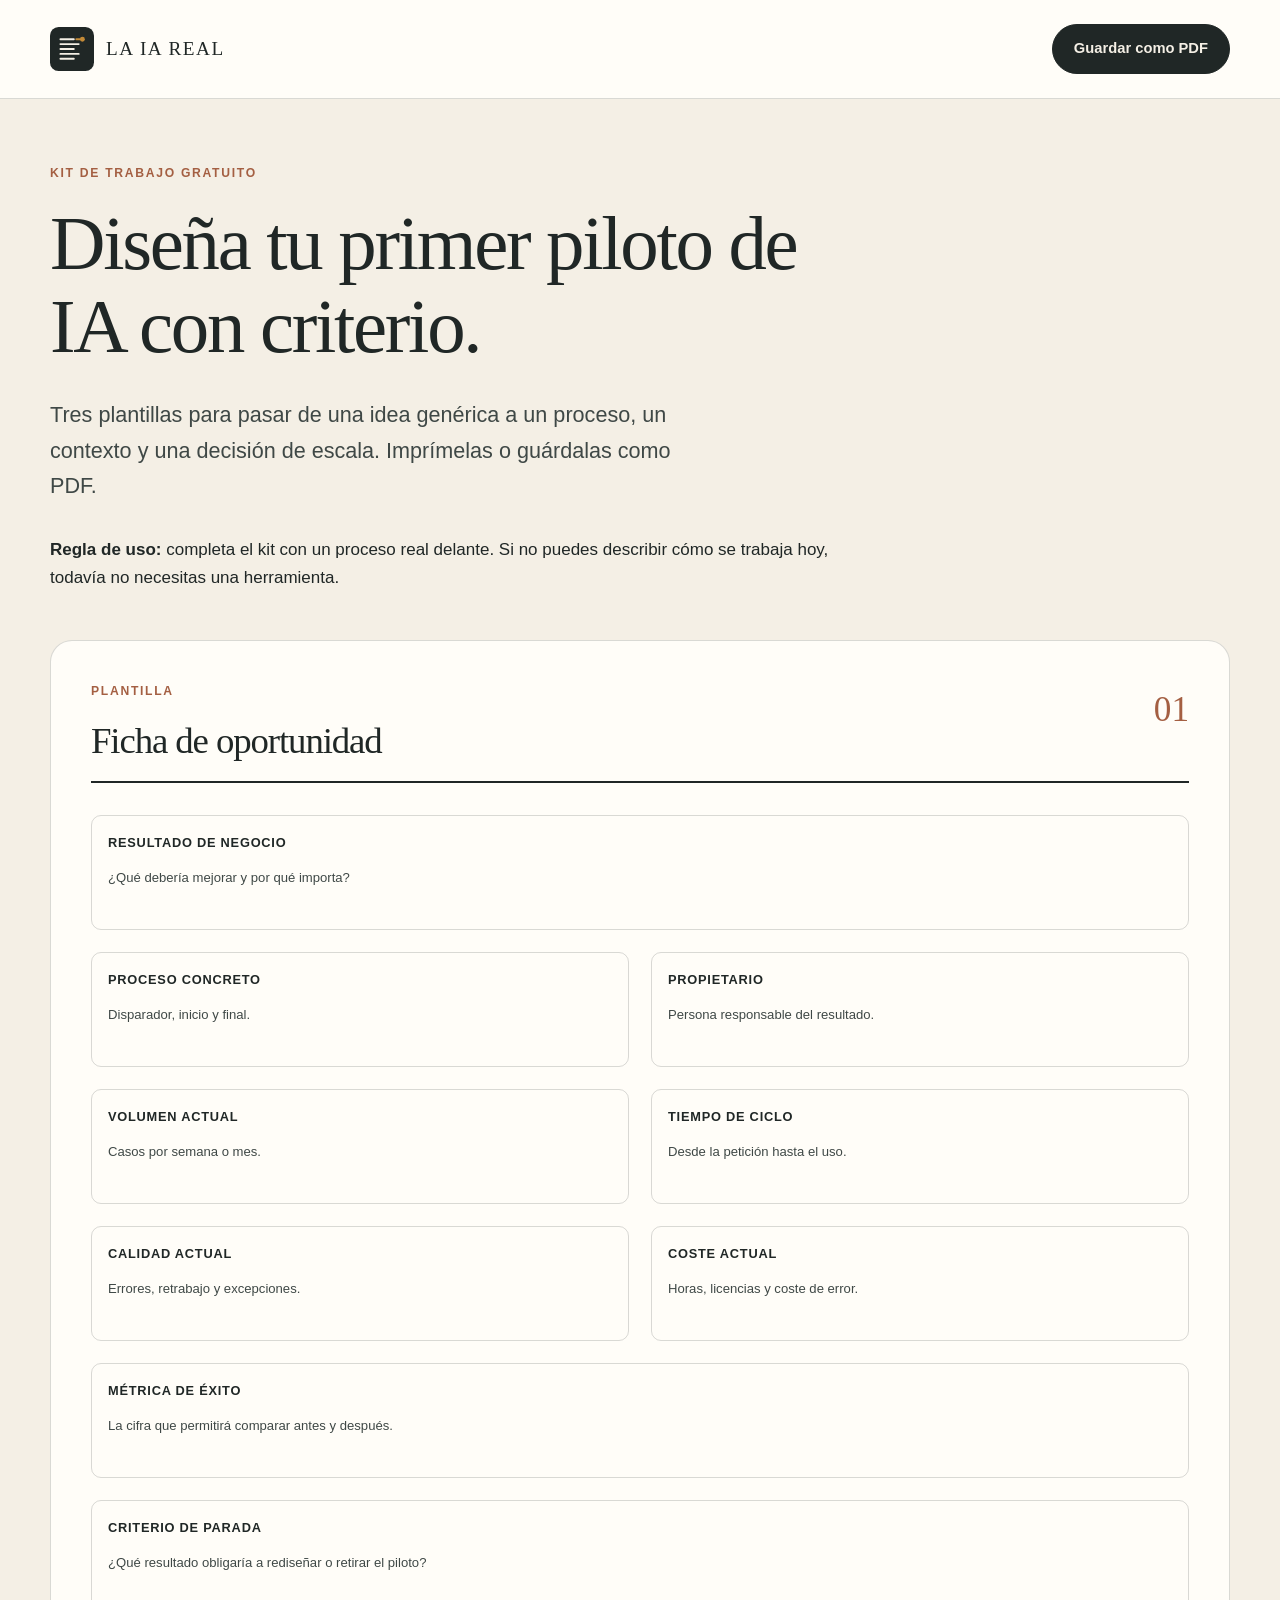
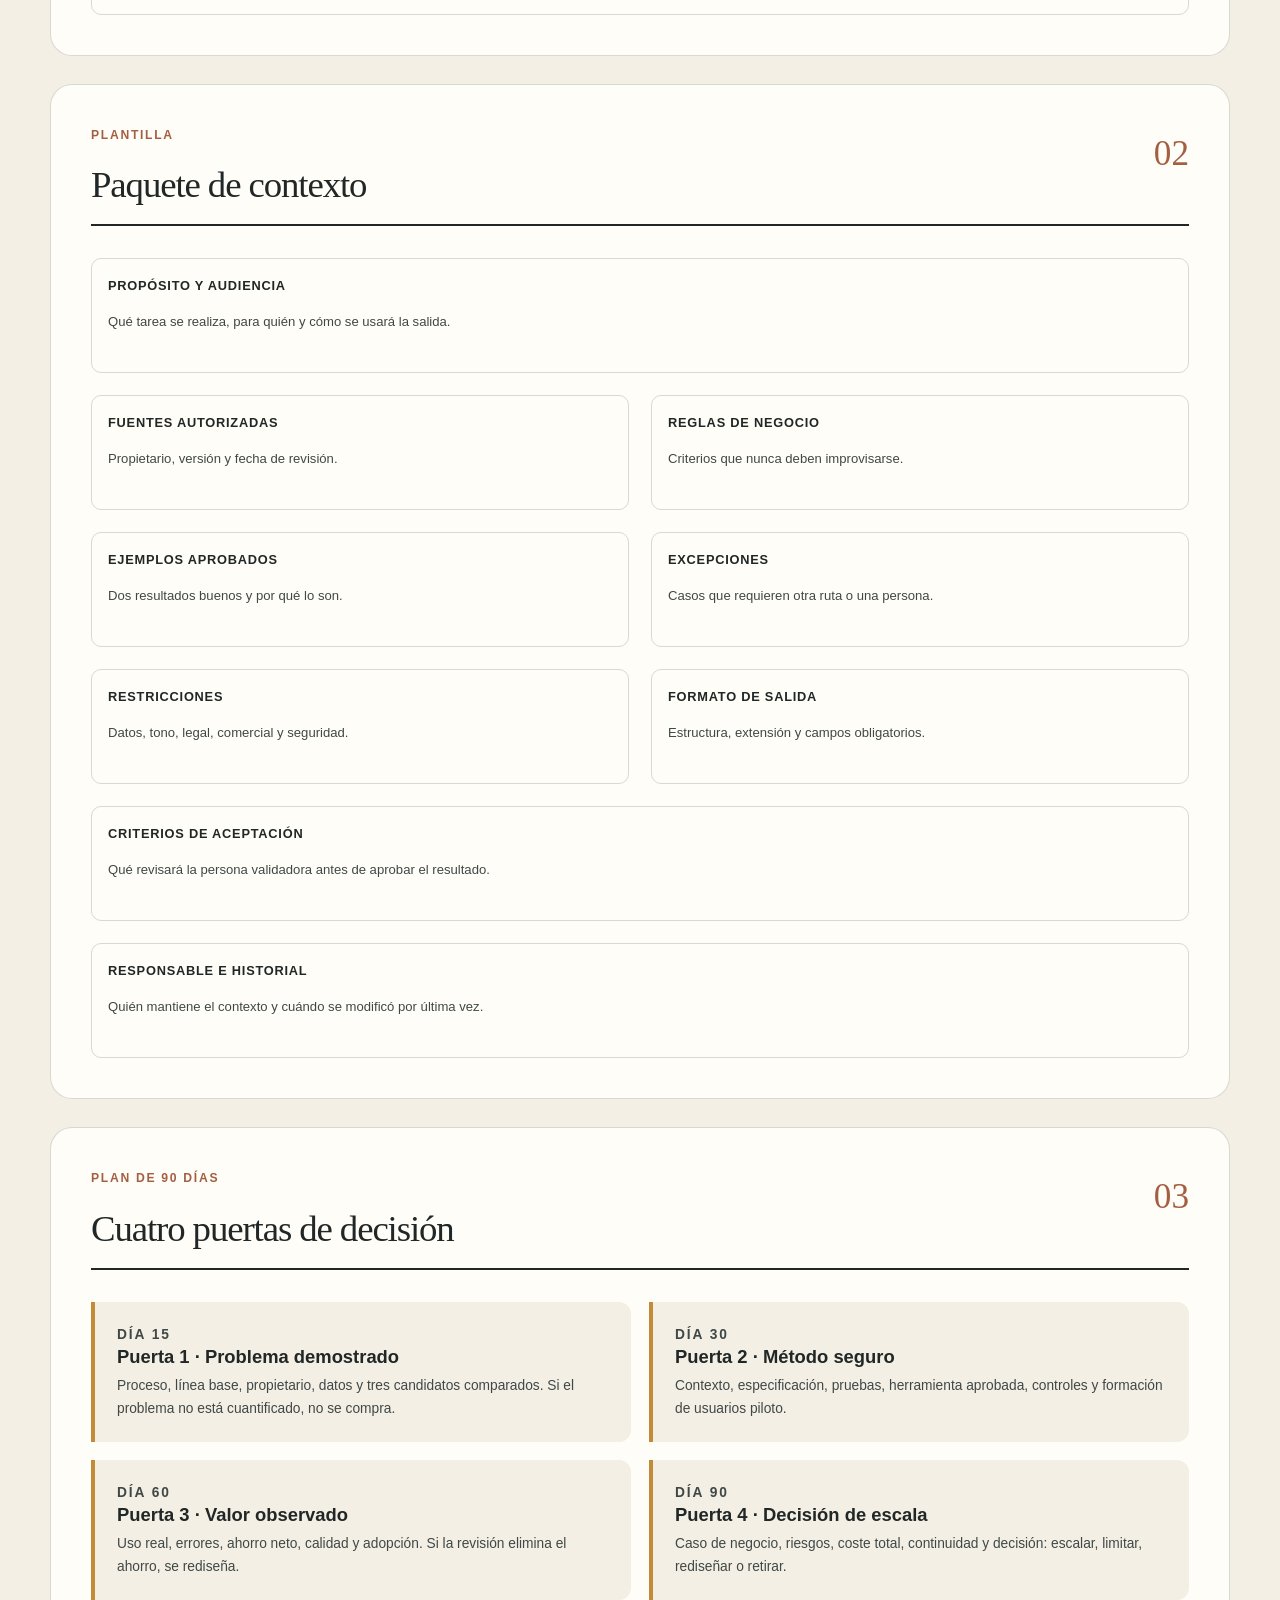
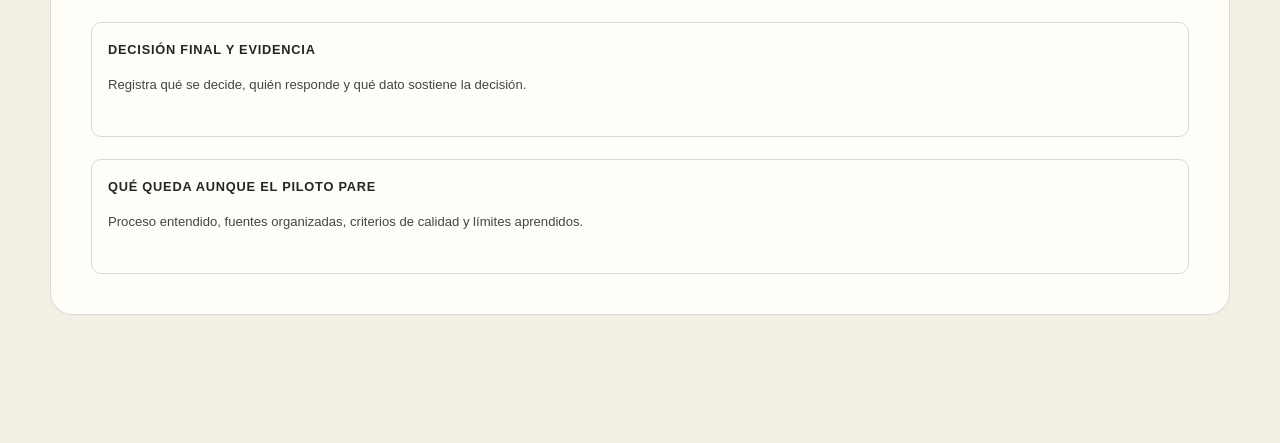
==== laiareal-ebook/kit-ia-real.html @ 426b2aeb "publish La IA Real website" ====
<!doctype html>
<html lang="es">
<head>
  <meta charset="utf-8">
  <meta name="viewport" content="width=device-width, initial-scale=1">
  <meta name="robots" content="noindex">
  <title>Kit La IA Real — Primer piloto de IA</title>
  <meta name="description" content="Tres plantillas para convertir una idea de inteligencia artificial en un piloto seguro y medible.">
  <link rel="icon" href="assets/brand-mark.svg" type="image/svg+xml">
  <link rel="stylesheet" href="styles.css">
</head>
<body>
  <header class="utility-header no-print">
    <div class="container">
      <a class="brand" href="index.html">
        <img src="assets/brand-mark.svg" alt="" width="44" height="44">
        <span>LA IA REAL</span>
      </a>
      <button class="button" type="button" onclick="window.print()">Guardar como PDF</button>
    </div>
  </header>

  <main class="utility-main">
    <div class="container">
      <section class="utility-intro">
        <p class="eyebrow">Kit de trabajo gratuito</p>
        <h1>Diseña tu primer piloto de IA con criterio.</h1>
        <p class="hero-lead">Tres plantillas para pasar de una idea genérica a un proceso, un contexto y una decisión de escala. Imprímelas o guárdalas como PDF.</p>
        <p><strong>Regla de uso:</strong> completa el kit con un proceso real delante. Si no puedes describir cómo se trabaja hoy, todavía no necesitas una herramienta.</p>
      </section>

      <section class="worksheet" aria-labelledby="ficha-title">
        <div class="worksheet-header">
          <div>
            <p class="eyebrow">Plantilla</p>
            <h2 id="ficha-title">Ficha de oportunidad</h2>
          </div>
          <span class="worksheet-number">01</span>
        </div>
        <div class="field-grid">
          <div class="field field-wide"><strong>Resultado de negocio</strong><span>¿Qué debería mejorar y por qué importa?</span></div>
          <div class="field"><strong>Proceso concreto</strong><span>Disparador, inicio y final.</span></div>
          <div class="field"><strong>Propietario</strong><span>Persona responsable del resultado.</span></div>
          <div class="field"><strong>Volumen actual</strong><span>Casos por semana o mes.</span></div>
          <div class="field"><strong>Tiempo de ciclo</strong><span>Desde la petición hasta el uso.</span></div>
          <div class="field"><strong>Calidad actual</strong><span>Errores, retrabajo y excepciones.</span></div>
          <div class="field"><strong>Coste actual</strong><span>Horas, licencias y coste de error.</span></div>
          <div class="field field-wide"><strong>Métrica de éxito</strong><span>La cifra que permitirá comparar antes y después.</span></div>
          <div class="field field-wide"><strong>Criterio de parada</strong><span>¿Qué resultado obligaría a rediseñar o retirar el piloto?</span></div>
        </div>
      </section>

      <section class="worksheet" aria-labelledby="contexto-title">
        <div class="worksheet-header">
          <div>
            <p class="eyebrow">Plantilla</p>
            <h2 id="contexto-title">Paquete de contexto</h2>
          </div>
          <span class="worksheet-number">02</span>
        </div>
        <div class="field-grid">
          <div class="field field-wide"><strong>Propósito y audiencia</strong><span>Qué tarea se realiza, para quién y cómo se usará la salida.</span></div>
          <div class="field"><strong>Fuentes autorizadas</strong><span>Propietario, versión y fecha de revisión.</span></div>
          <div class="field"><strong>Reglas de negocio</strong><span>Criterios que nunca deben improvisarse.</span></div>
          <div class="field"><strong>Ejemplos aprobados</strong><span>Dos resultados buenos y por qué lo son.</span></div>
          <div class="field"><strong>Excepciones</strong><span>Casos que requieren otra ruta o una persona.</span></div>
          <div class="field"><strong>Restricciones</strong><span>Datos, tono, legal, comercial y seguridad.</span></div>
          <div class="field"><strong>Formato de salida</strong><span>Estructura, extensión y campos obligatorios.</span></div>
          <div class="field field-wide"><strong>Criterios de aceptación</strong><span>Qué revisará la persona validadora antes de aprobar el resultado.</span></div>
          <div class="field field-wide"><strong>Responsable e historial</strong><span>Quién mantiene el contexto y cuándo se modificó por última vez.</span></div>
        </div>
      </section>

      <section class="worksheet" aria-labelledby="puertas-title">
        <div class="worksheet-header">
          <div>
            <p class="eyebrow">Plan de 90 días</p>
            <h2 id="puertas-title">Cuatro puertas de decisión</h2>
          </div>
          <span class="worksheet-number">03</span>
        </div>
        <div class="gate-grid">
          <article class="gate">
            <p class="eyebrow">Día 15</p>
            <h3>Puerta 1 · Problema demostrado</h3>
            <p>Proceso, línea base, propietario, datos y tres candidatos comparados. Si el problema no está cuantificado, no se compra.</p>
          </article>
          <article class="gate">
            <p class="eyebrow">Día 30</p>
            <h3>Puerta 2 · Método seguro</h3>
            <p>Contexto, especificación, pruebas, herramienta aprobada, controles y formación de usuarios piloto.</p>
          </article>
          <article class="gate">
            <p class="eyebrow">Día 60</p>
            <h3>Puerta 3 · Valor observado</h3>
            <p>Uso real, errores, ahorro neto, calidad y adopción. Si la revisión elimina el ahorro, se rediseña.</p>
          </article>
          <article class="gate">
            <p class="eyebrow">Día 90</p>
            <h3>Puerta 4 · Decisión de escala</h3>
            <p>Caso de negocio, riesgos, coste total, continuidad y decisión: escalar, limitar, rediseñar o retirar.</p>
          </article>
        </div>
        <div class="field-grid" style="margin-top: 22px">
          <div class="field field-wide"><strong>Decisión final y evidencia</strong><span>Registra qué se decide, quién responde y qué dato sostiene la decisión.</span></div>
          <div class="field field-wide"><strong>Qué queda aunque el piloto pare</strong><span>Proceso entendido, fuentes organizadas, criterios de calidad y límites aprendidos.</span></div>
        </div>
      </section>
    </div>
  </main>
</body>
</html>
---- laiareal-ebook/styles.css ----
:root {
  --ink: #202726;
  --ink-soft: #3f4846;
  --paper: #f4efe5;
  --paper-deep: #e8dfcf;
  --white: #fffdf8;
  --ochre: #c38a37;
  --ochre-light: #e3bd76;
  --olive: #69735a;
  --sky: #6d94a6;
  --clay: #a45f42;
  --line: rgba(32, 39, 38, 0.17);
  --serif: "Iowan Old Style", "Palatino Linotype", Baskerville, Georgia, serif;
  --sans: Inter, ui-sans-serif, -apple-system, BlinkMacSystemFont, "Segoe UI", sans-serif;
  --container: 1180px;
  --radius: 22px;
  --shadow: 0 26px 70px rgba(37, 31, 22, 0.16);
}

*,
*::before,
*::after {
  box-sizing: border-box;
}

html {
  scroll-behavior: smooth;
}

body {
  margin: 0;
  color: var(--ink);
  background: var(--white);
  font-family: var(--sans);
  font-size: 17px;
  line-height: 1.65;
  -webkit-font-smoothing: antialiased;
}

img {
  max-width: 100%;
  height: auto;
}

a {
  color: inherit;
}

h1,
h2,
h3,
p {
  margin-top: 0;
}

h1,
h2,
h3 {
  line-height: 1.08;
}

h1,
h2 {
  font-family: var(--serif);
  font-weight: 500;
  letter-spacing: -0.03em;
}

h1 {
  max-width: 760px;
  margin-bottom: 28px;
  font-size: clamp(3.2rem, 6vw, 5.6rem);
}

h2 {
  margin-bottom: 22px;
  font-size: clamp(2.25rem, 4.2vw, 4rem);
}

h3 {
  margin-bottom: 10px;
  font-size: 1.15rem;
}

button,
input,
select {
  font: inherit;
}

.container {
  width: min(calc(100% - 40px), var(--container));
  margin-inline: auto;
}

.section {
  padding: 110px 0;
}

.section-dark {
  color: var(--paper);
  background: var(--ink);
}

.skip-link {
  position: fixed;
  z-index: 100;
  top: 12px;
  left: 12px;
  padding: 10px 14px;
  color: var(--ink);
  background: var(--ochre-light);
  border-radius: 8px;
  transform: translateY(-140%);
}

.skip-link:focus {
  transform: translateY(0);
}

.site-header {
  position: sticky;
  z-index: 20;
  top: 0;
  background: rgba(255, 253, 248, 0.94);
  border-bottom: 1px solid var(--line);
  backdrop-filter: blur(14px);
}

.header-inner {
  display: flex;
  min-height: 76px;
  align-items: center;
  gap: 28px;
}

.brand {
  display: inline-flex;
  align-items: center;
  gap: 12px;
  flex: 0 0 auto;
  font-family: var(--serif);
  font-size: 1.2rem;
  letter-spacing: 0.08em;
  text-decoration: none;
}

.brand img {
  display: block;
}

nav {
  display: flex;
  align-items: center;
  gap: 26px;
  margin-left: auto;
}

nav a,
.footer-links a {
  font-size: 0.9rem;
  font-weight: 650;
  text-decoration: none;
}

nav a:hover,
.footer-links a:hover {
  text-decoration: underline;
  text-underline-offset: 5px;
}

.button {
  display: inline-flex;
  min-height: 50px;
  align-items: center;
  justify-content: center;
  padding: 12px 21px;
  color: var(--paper);
  background: var(--ink);
  border: 1px solid var(--ink);
  border-radius: 999px;
  font-size: 0.92rem;
  font-weight: 750;
  line-height: 1.2;
  text-decoration: none;
  cursor: pointer;
  transition: transform 160ms ease, background 160ms ease, color 160ms ease;
}

.button:hover {
  color: var(--ink);
  background: var(--ochre-light);
  transform: translateY(-2px);
}

.button:focus-visible,
.text-link:focus-visible,
nav a:focus-visible,
input:focus-visible,
select:focus-visible {
  outline: 3px solid var(--sky);
  outline-offset: 3px;
}

.button-small {
  min-height: 42px;
  padding: 10px 17px;
}

.button-secondary {
  color: var(--ink);
  background: transparent;
}

.button-full {
  width: 100%;
  color: var(--ink);
  background: var(--ochre-light);
  border-color: var(--ochre-light);
}

.button-full:hover {
  background: var(--white);
}

.text-link {
  display: inline-flex;
  align-items: center;
  gap: 8px;
  padding-block: 8px;
  font-weight: 750;
  text-decoration-thickness: 1px;
  text-underline-offset: 5px;
}

.text-link span {
  font-size: 1.25em;
}

.eyebrow,
.section-number {
  margin-bottom: 20px;
  color: var(--clay);
  font-size: 0.76rem;
  font-weight: 800;
  letter-spacing: 0.14em;
  text-transform: uppercase;
}

.eyebrow-light {
  color: var(--ochre-light);
}

.hero {
  position: relative;
  overflow: hidden;
  padding: 80px 0 100px;
  background:
    radial-gradient(circle at 85% 16%, rgba(109, 148, 166, 0.22), transparent 31%),
    linear-gradient(135deg, var(--white), var(--paper));
}

.hero::after {
  position: absolute;
  right: -100px;
  bottom: -170px;
  width: 420px;
  height: 420px;
  border: 1px solid rgba(105, 115, 90, 0.2);
  border-radius: 50%;
  content: "";
}

.hero-grid {
  position: relative;
  z-index: 1;
  display: grid;
  grid-template-columns: minmax(0, 1.25fr) minmax(280px, 0.75fr);
  align-items: center;
  gap: clamp(60px, 8vw, 120px);
}

.hero-lead {
  max-width: 660px;
  margin-bottom: 32px;
  color: var(--ink-soft);
  font-size: clamp(1.08rem, 1.7vw, 1.35rem);
}

.button-row {
  display: flex;
  align-items: center;
  gap: 22px;
  flex-wrap: wrap;
}

.release-note {
  margin: 26px 0 0;
  color: var(--ink-soft);
  font-size: 0.88rem;
}

.book-stage {
  position: relative;
  max-width: 390px;
  margin-inline: auto;
  padding: 10px 8px 0;
}

.book-shadow {
  position: absolute;
  right: -5%;
  bottom: 52px;
  left: 7%;
  height: 30px;
  background: rgba(32, 39, 38, 0.28);
  border-radius: 50%;
  filter: blur(20px);
}

.book-cover {
  position: relative;
  z-index: 1;
  display: block;
  width: 100%;
  border-radius: 3px 10px 10px 3px;
  box-shadow: var(--shadow);
  transform: rotate(1.5deg);
}

.stage-note {
  position: relative;
  z-index: 2;
  display: flex;
  justify-content: space-between;
  gap: 8px;
  margin: 30px -18px 0;
  color: var(--ink-soft);
  font-size: 0.72rem;
  font-weight: 750;
  letter-spacing: 0.04em;
  text-transform: uppercase;
}

.problem {
  padding: 92px 0;
}

.statement-grid {
  display: grid;
  grid-template-columns: 0.34fr 1fr;
  gap: 60px;
}

.statement-grid h2 {
  max-width: 900px;
  font-size: clamp(2.2rem, 4.4vw, 4.4rem);
}

.statement-grid p:last-child {
  max-width: 740px;
  margin-bottom: 0;
  color: rgba(244, 239, 229, 0.75);
  font-size: 1.1rem;
}

.section-number {
  color: var(--ochre-light);
}

.section-heading {
  display: grid;
  grid-template-columns: minmax(0, 1.3fr) minmax(280px, 0.7fr);
  align-items: end;
  gap: 60px;
  margin-bottom: 56px;
}

.section-heading h2,
.section-heading p {
  margin-bottom: 0;
}

.section-heading > p {
  color: var(--ink-soft);
}

.layer-list {
  margin: 0;
  padding: 0;
  border-top: 1px solid var(--line);
  list-style: none;
}

.layer-list li {
  display: grid;
  grid-template-columns: 86px 1fr;
  align-items: start;
  gap: 24px;
  padding: 26px 8px;
  border-bottom: 1px solid var(--line);
}

.layer-list li:nth-child(2) {
  margin-left: 7%;
}

.layer-list li:nth-child(3) {
  margin-left: 14%;
}

.layer-list li:nth-child(4) {
  margin-left: 21%;
}

.layer-list li:nth-child(5) {
  margin-left: 28%;
}

.layer-index {
  color: var(--clay);
  font-family: var(--serif);
  font-size: 1.8rem;
}

.layer-list h3 {
  margin: 0 0 5px;
  font-size: 1.25rem;
}

.layer-list p {
  max-width: 700px;
  margin-bottom: 0;
  color: var(--ink-soft);
}

.formula {
  margin: 56px 0 0;
  padding: 32px 38px;
  background: var(--paper);
  border-left: 5px solid var(--ochre);
  border-radius: 0 var(--radius) var(--radius) 0;
}

.formula p {
  margin: 0;
  font-family: var(--serif);
  font-size: clamp(1.4rem, 2.5vw, 2rem);
  line-height: 1.25;
}

.context-section {
  background: var(--paper);
}

.context-grid {
  display: grid;
  grid-template-columns: 0.95fr 1.05fr;
  align-items: center;
  gap: clamp(60px, 10vw, 130px);
}

.context-grid > div:last-child p:not(.eyebrow) {
  max-width: 650px;
  color: var(--ink-soft);
  font-size: 1.08rem;
}

.context-visual {
  position: relative;
  min-height: 450px;
}

.context-card,
.context-core {
  position: absolute;
  display: grid;
  place-items: center;
  border: 1px solid rgba(32, 39, 38, 0.12);
  border-radius: 16px;
  box-shadow: 0 14px 36px rgba(32, 39, 38, 0.1);
  font-size: 0.78rem;
  font-weight: 800;
  letter-spacing: 0.08em;
  text-transform: uppercase;
}

.context-card {
  width: 42%;
  height: 110px;
  background: var(--white);
}

.card-a { top: 0; left: 0; color: var(--sky); transform: rotate(-3deg); }
.card-b { top: 34px; right: 2%; color: var(--olive); transform: rotate(3deg); }
.card-c { bottom: 34px; left: 3%; color: var(--clay); transform: rotate(2deg); }
.card-d { right: 0; bottom: 0; color: var(--ochre); transform: rotate(-2deg); }

.context-core {
  z-index: 2;
  top: 50%;
  left: 50%;
  width: 190px;
  height: 190px;
  color: var(--paper);
  background: var(--ink);
  border-radius: 50%;
  font-family: var(--serif);
  font-size: 1.8rem;
  font-weight: 500;
  letter-spacing: -0.02em;
  text-transform: none;
  transform: translate(-50%, -50%);
}

.context-core span {
  color: var(--ochre-light);
}

.compact-heading {
  margin-bottom: 42px;
}

.part-grid {
  display: grid;
  grid-template-columns: repeat(4, 1fr);
  gap: 1px;
  overflow: hidden;
  margin-bottom: 72px;
  background: var(--line);
  border: 1px solid var(--line);
  border-radius: var(--radius);
}

.part-grid article {
  min-height: 310px;
  padding: 30px 26px;
  background: var(--white);
}

.part-grid span {
  display: block;
  margin-bottom: 60px;
  color: var(--clay);
  font-family: var(--serif);
  font-size: 2rem;
}

.part-grid h3 {
  font-family: var(--serif);
  font-size: 1.5rem;
  font-weight: 500;
}

.part-grid p {
  margin-bottom: 0;
  color: var(--ink-soft);
  font-size: 0.92rem;
}

.format-grid {
  display: grid;
  grid-template-columns: repeat(2, 1fr);
  gap: 24px;
}

.format-card {
  display: flex;
  min-height: 340px;
  flex-direction: column;
  justify-content: space-between;
  padding: 36px;
  background: rgba(109, 148, 166, 0.16);
  border-radius: var(--radius);
}

.format-card-paper {
  background: var(--paper);
}

.format-card h3 {
  max-width: 520px;
  font-family: var(--serif);
  font-size: clamp(1.8rem, 3vw, 2.5rem);
  font-weight: 500;
}

.format-card p:not(.eyebrow) {
  max-width: 540px;
  color: var(--ink-soft);
}

.format-footer {
  display: flex;
  align-items: center;
  justify-content: space-between;
  gap: 20px;
  padding-top: 30px;
  border-top: 1px solid var(--line);
}

.format-footer strong {
  font-size: 0.9rem;
}

.kit-section {
  padding: 110px 0;
}

.kit-grid {
  display: grid;
  grid-template-columns: 1fr 0.8fr;
  align-items: center;
  gap: clamp(60px, 10vw, 140px);
}

.kit-grid > div > p:not(.eyebrow) {
  max-width: 600px;
  color: rgba(244, 239, 229, 0.75);
  font-size: 1.08rem;
}

.check-list {
  display: grid;
  gap: 14px;
  margin: 32px 0 0;
  padding: 0;
  list-style: none;
}

.check-list li {
  position: relative;
  padding-left: 31px;
}

.check-list li::before {
  position: absolute;
  top: 0.4em;
  left: 0;
  width: 15px;
  height: 8px;
  border-bottom: 2px solid var(--ochre-light);
  border-left: 2px solid var(--ochre-light);
  content: "";
  transform: rotate(-45deg);
}

.signup-card {
  padding: 32px;
  color: var(--ink);
  background: var(--white);
  border-radius: var(--radius);
  box-shadow: var(--shadow);
}

.signup-card label:not(.consent) {
  display: block;
  margin: 17px 0 6px;
  font-size: 0.82rem;
  font-weight: 750;
}

.signup-card label:first-of-type {
  margin-top: 0;
}

.signup-card label span {
  color: var(--ink-soft);
  font-weight: 500;
}

.signup-card input:not([type="checkbox"]),
.signup-card select {
  width: 100%;
  min-height: 48px;
  padding: 10px 12px;
  color: var(--ink);
  background: var(--white);
  border: 1px solid rgba(32, 39, 38, 0.28);
  border-radius: 9px;
}

.consent {
  display: grid;
  grid-template-columns: 20px 1fr;
  gap: 10px;
  margin: 21px 0;
  font-size: 0.76rem;
  line-height: 1.45;
}

.consent input {
  width: 18px;
  height: 18px;
  margin: 2px 0 0;
  accent-color: var(--ink);
}

.form-note {
  margin: 13px 0 0;
  color: var(--ink-soft);
  font-size: 0.74rem;
  text-align: center;
}

.visually-hidden {
  position: absolute !important;
  width: 1px !important;
  height: 1px !important;
  overflow: hidden !important;
  clip: rect(0 0 0 0) !important;
  clip-path: inset(50%) !important;
  white-space: nowrap !important;
}

.author-section {
  background: var(--paper);
}

.author-grid {
  display: grid;
  grid-template-columns: 0.55fr 1fr;
  align-items: center;
  gap: clamp(50px, 10vw, 130px);
}

.author-monogram {
  display: grid;
  width: min(100%, 380px);
  aspect-ratio: 1;
  place-items: center;
  color: var(--paper);
  background: var(--olive);
  border-radius: 50% 50% 46% 54% / 55% 45% 55% 45%;
  font-family: var(--serif);
  font-size: clamp(4rem, 9vw, 8rem);
  letter-spacing: -0.05em;
}

.author-grid h2 {
  margin-bottom: 12px;
}

.author-lead {
  max-width: 600px;
  font-family: var(--serif);
  font-size: 1.45rem;
  line-height: 1.35;
}

.author-grid > div:last-child > p:not(.eyebrow) {
  max-width: 680px;
}

.business-section {
  background: var(--white);
}

.business-card {
  display: grid;
  grid-template-columns: 1fr auto;
  align-items: end;
  gap: 60px;
  padding: clamp(38px, 6vw, 72px);
  color: var(--paper);
  background: var(--clay);
  border-radius: 28px;
}

.business-card h2 {
  max-width: 780px;
}

.business-card > div:first-child > p:last-child {
  max-width: 680px;
  margin-bottom: 0;
  color: rgba(244, 239, 229, 0.82);
}

.business-card .eyebrow {
  color: var(--paper);
}

.business-actions {
  min-width: 220px;
  text-align: center;
}

.business-actions .button {
  color: var(--ink);
  background: var(--paper);
  border-color: var(--paper);
}

.business-actions p {
  margin: 14px 0 0;
  font-size: 0.76rem;
}

.site-footer {
  padding: 70px 0 24px;
  color: var(--paper);
  background: var(--ink);
}

.footer-grid {
  display: flex;
  justify-content: space-between;
  gap: 40px;
  padding-bottom: 50px;
}

.brand-light {
  color: var(--paper);
}

.footer-grid > div:first-child p {
  margin: 18px 0 0;
  color: rgba(244, 239, 229, 0.65);
}

.footer-links {
  display: flex;
  align-items: flex-start;
  gap: 26px;
  flex-wrap: wrap;
}

.footer-bottom {
  display: flex;
  justify-content: space-between;
  padding-top: 22px;
  color: rgba(244, 239, 229, 0.52);
  border-top: 1px solid rgba(244, 239, 229, 0.16);
  font-size: 0.76rem;
}

/* Kit imprimible y páginas auxiliares */
.utility-header {
  padding: 24px 0;
  background: var(--white);
  border-bottom: 1px solid var(--line);
}

.utility-header .container {
  display: flex;
  align-items: center;
  justify-content: space-between;
  gap: 24px;
}

.utility-main {
  padding: 64px 0 100px;
  background: var(--paper);
}

.utility-intro {
  max-width: 820px;
  margin-bottom: 48px;
}

.utility-intro h1 {
  font-size: clamp(2.8rem, 6vw, 5rem);
}

.worksheet {
  margin-bottom: 28px;
  padding: 40px;
  background: var(--white);
  border: 1px solid var(--line);
  border-radius: var(--radius);
  break-inside: avoid;
}

.worksheet-header {
  display: flex;
  justify-content: space-between;
  gap: 30px;
  margin-bottom: 32px;
  padding-bottom: 20px;
  border-bottom: 2px solid var(--ink);
}

.worksheet-header h2 {
  margin-bottom: 0;
  font-size: 2.3rem;
}

.worksheet-number {
  color: var(--clay);
  font-family: var(--serif);
  font-size: 2.2rem;
}

.field-grid {
  display: grid;
  grid-template-columns: repeat(2, 1fr);
  gap: 22px;
}

.field {
  min-height: 115px;
  padding: 16px;
  border: 1px solid var(--line);
  border-radius: 10px;
}

.field-wide {
  grid-column: 1 / -1;
}

.field strong {
  display: block;
  margin-bottom: 10px;
  font-size: 0.8rem;
  letter-spacing: 0.06em;
  text-transform: uppercase;
}

.field span {
  color: var(--ink-soft);
  font-size: 0.82rem;
}

.gate-grid {
  display: grid;
  grid-template-columns: repeat(2, 1fr);
  gap: 18px;
}

.gate {
  padding: 22px;
  background: var(--paper);
  border-left: 4px solid var(--ochre);
  border-radius: 0 12px 12px 0;
}

.gate h3 {
  margin-bottom: 8px;
}

.gate p {
  margin-bottom: 0;
  color: var(--ink-soft);
  font-size: 0.86rem;
}

.policy-copy {
  max-width: 800px;
}

.policy-copy h1 {
  font-size: clamp(2.6rem, 5vw, 4.5rem);
}

.policy-copy h2 {
  margin-top: 50px;
  font-family: var(--sans);
  font-size: 1.3rem;
  font-weight: 750;
  letter-spacing: 0;
}

.policy-note {
  padding: 18px 20px;
  background: #fff3cd;
  border-left: 4px solid var(--ochre);
}

.brand-guide .utility-intro {
  margin-bottom: 70px;
}

.brand-panel {
  margin-bottom: 92px;
  padding: clamp(34px, 6vw, 72px);
  color: var(--paper);
  background: var(--ink);
  border-radius: 28px;
}

.brand-panel h2 {
  max-width: 850px;
  font-size: clamp(2.8rem, 7vw, 6rem);
}

.brand-panel > p:not(.eyebrow) {
  max-width: 720px;
  color: rgba(244, 239, 229, 0.74);
  font-size: 1.1rem;
}

.brand-section {
  padding: 76px 0;
  border-top: 1px solid var(--line);
}

.brand-section-heading {
  max-width: 860px;
  margin-bottom: 42px;
}

.brand-section > p {
  max-width: 800px;
  color: var(--ink-soft);
}

.logo-showcase {
  display: grid;
  grid-template-columns: 1fr 0.34fr;
  gap: 18px;
  margin-bottom: 28px;
}

.logo-tile,
.mark-tile {
  display: grid;
  min-height: 260px;
  place-items: center;
  padding: 34px;
  background: var(--white);
  border: 1px solid var(--line);
  border-radius: var(--radius);
}

.logo-tile img {
  width: min(100%, 560px);
}

.mark-tile img {
  width: 132px;
}

.swatch-grid {
  display: grid;
  grid-template-columns: repeat(3, 1fr);
  gap: 14px;
  margin-bottom: 30px;
}

.swatch {
  display: flex;
  min-height: 190px;
  flex-direction: column;
  justify-content: flex-end;
  padding: 22px;
  border: 1px solid rgba(32, 39, 38, 0.1);
  border-radius: 16px;
}

.swatch strong {
  font-family: var(--serif);
  font-size: 1.5rem;
  font-weight: 500;
}

.swatch span {
  font-size: 0.82rem;
  font-weight: 750;
  letter-spacing: 0.06em;
}

.swatch small {
  margin-top: 13px;
  opacity: 0.7;
}

.swatch-ink { color: var(--paper); background: var(--ink); }
.swatch-paper { background: var(--paper); }
.swatch-ochre { background: var(--ochre); }
.swatch-olive { color: var(--paper); background: var(--olive); }
.swatch-sky { background: var(--sky); }
.swatch-clay { color: var(--paper); background: var(--clay); }

.type-grid {
  display: grid;
  grid-template-columns: repeat(2, 1fr);
  gap: 18px;
  margin-bottom: 28px;
}

.type-card {
  min-height: 280px;
  padding: 30px;
  background: var(--white);
  border: 1px solid var(--line);
  border-radius: var(--radius);
}

.type-card span {
  display: block;
  margin-bottom: 62px;
  color: var(--clay);
  font-size: 0.76rem;
  font-weight: 800;
  letter-spacing: 0.06em;
  text-transform: uppercase;
}

.type-card p {
  margin-bottom: 0;
  font-size: clamp(2rem, 4vw, 3.5rem);
  line-height: 1.08;
}

.type-serif p {
  font-family: var(--serif);
}

.type-sans p {
  font-family: var(--sans);
  font-size: clamp(1.7rem, 3vw, 2.5rem);
  font-weight: 650;
  letter-spacing: -0.03em;
}

.voice-grid {
  display: grid;
  grid-template-columns: repeat(2, 1fr);
  gap: 18px;
  margin-bottom: 28px;
}

.voice-grid article {
  padding: 30px;
  background: var(--white);
  border: 1px solid var(--line);
  border-radius: var(--radius);
}

.voice-grid article:first-child {
  border-top: 5px solid var(--olive);
}

.voice-grid article:last-child {
  border-top: 5px solid var(--clay);
}

.voice-grid p {
  margin-bottom: 12px;
  font-family: var(--serif);
  font-size: 1.2rem;
}

.brand-rules {
  max-width: 800px;
  padding-left: 22px;
}

.brand-rules li {
  margin-bottom: 8px;
}

.image-direction {
  display: grid;
  grid-template-columns: minmax(260px, 0.65fr) 1fr;
  align-items: center;
  gap: clamp(40px, 8vw, 100px);
}

.image-direction img {
  width: min(100%, 380px);
  border-radius: 4px 12px 12px 4px;
  box-shadow: var(--shadow);
}

.image-direction h3 {
  margin-top: 28px;
  font-family: var(--serif);
  font-size: 1.7rem;
  font-weight: 500;
}

.image-direction h3:first-child {
  margin-top: 0;
}

.brand-downloads {
  display: grid;
  grid-template-columns: 1fr 0.55fr;
  align-items: center;
  gap: 60px;
  margin-top: 76px;
  margin-bottom: 0;
}

.brand-downloads h2 {
  font-size: clamp(2.5rem, 5vw, 4.5rem);
}

.download-links {
  display: grid;
  gap: 12px;
}

@media (max-width: 960px) {
  .header-inner {
    min-height: auto;
    padding-block: 14px;
    flex-wrap: wrap;
  }

  nav {
    order: 3;
    width: 100%;
    justify-content: space-between;
    gap: 14px;
    padding-top: 10px;
    border-top: 1px solid var(--line);
  }

  .header-inner > .button {
    margin-left: auto;
  }

  .hero-grid,
  .context-grid,
  .kit-grid,
  .author-grid {
    grid-template-columns: 1fr;
  }

  .hero-copy {
    max-width: 800px;
  }

  .book-stage {
    width: min(76vw, 390px);
  }

  .part-grid {
    grid-template-columns: repeat(2, 1fr);
  }

  .part-grid article {
    min-height: 280px;
  }

  .context-visual {
    width: min(100%, 600px);
    margin-inline: auto;
  }

  .author-monogram {
    max-width: 300px;
  }

  .business-card {
    grid-template-columns: 1fr;
    align-items: start;
  }

  .business-actions {
    text-align: left;
  }

  .brand-downloads {
    grid-template-columns: 1fr;
  }
}

@media (max-width: 700px) {
  body {
    font-size: 16px;
  }

  .container {
    width: min(calc(100% - 28px), var(--container));
  }

  .section,
  .kit-section {
    padding: 76px 0;
  }

  .site-header {
    position: static;
  }

  .header-inner > .button,
  nav a:nth-child(2),
  nav a:nth-child(4) {
    display: none;
  }

  nav {
    justify-content: flex-start;
    gap: 24px;
    overflow-x: auto;
  }

  h1 {
    font-size: clamp(2.7rem, 14vw, 4.2rem);
  }

  h2 {
    font-size: clamp(2rem, 10vw, 3.2rem);
  }

  .hero {
    padding: 60px 0 72px;
  }

  .hero-grid {
    gap: 50px;
  }

  .stage-note {
    margin-inline: 0;
    flex-wrap: wrap;
  }

  .statement-grid,
  .section-heading {
    grid-template-columns: 1fr;
    gap: 18px;
  }

  .problem {
    padding: 72px 0;
  }

  .layer-list li,
  .layer-list li:nth-child(n) {
    grid-template-columns: 54px 1fr;
    gap: 14px;
    margin-left: 0;
    padding-inline: 0;
  }

  .layer-index {
    font-size: 1.4rem;
  }

  .formula {
    padding: 25px 24px;
  }

  .context-visual {
    min-height: 370px;
  }

  .context-card {
    height: 90px;
  }

  .context-core {
    width: 150px;
    height: 150px;
    font-size: 1.45rem;
  }

  .part-grid,
  .format-grid {
    grid-template-columns: 1fr;
  }

  .part-grid article {
    min-height: 0;
  }

  .part-grid span {
    margin-bottom: 28px;
  }

  .format-card {
    min-height: 360px;
    padding: 28px;
  }

  .format-footer {
    align-items: flex-start;
    flex-direction: column;
  }

  .signup-card {
    padding: 24px;
  }

  .business-card {
    padding: 34px 26px;
  }

  .footer-grid,
  .footer-bottom {
    flex-direction: column;
  }

  .footer-links {
    display: grid;
    grid-template-columns: repeat(2, 1fr);
  }

  .field-grid,
  .gate-grid,
  .swatch-grid,
  .type-grid,
  .voice-grid,
  .image-direction,
  .logo-showcase {
    grid-template-columns: 1fr;
  }

  .brand-section {
    padding: 56px 0;
  }

  .logo-tile,
  .mark-tile {
    min-height: 220px;
  }

  .field-wide {
    grid-column: auto;
  }

  .worksheet {
    padding: 26px 20px;
  }
}

@media (prefers-reduced-motion: reduce) {
  html {
    scroll-behavior: auto;
  }

  *,
  *::before,
  *::after {
    transition-duration: 0.01ms !important;
  }
}

@media print {
  body {
    color: #000;
    background: #fff;
    font-size: 11pt;
  }

  .utility-header,
  .no-print,
  .site-footer {
    display: none !important;
  }

  .utility-main {
    padding: 0;
    background: #fff;
  }

  .utility-intro {
    break-after: page;
  }

  .worksheet {
    min-height: 245mm;
    margin: 0;
    padding: 14mm;
    border: 0;
    border-radius: 0;
    break-after: page;
  }

  .worksheet:last-child {
    break-after: auto;
  }
}
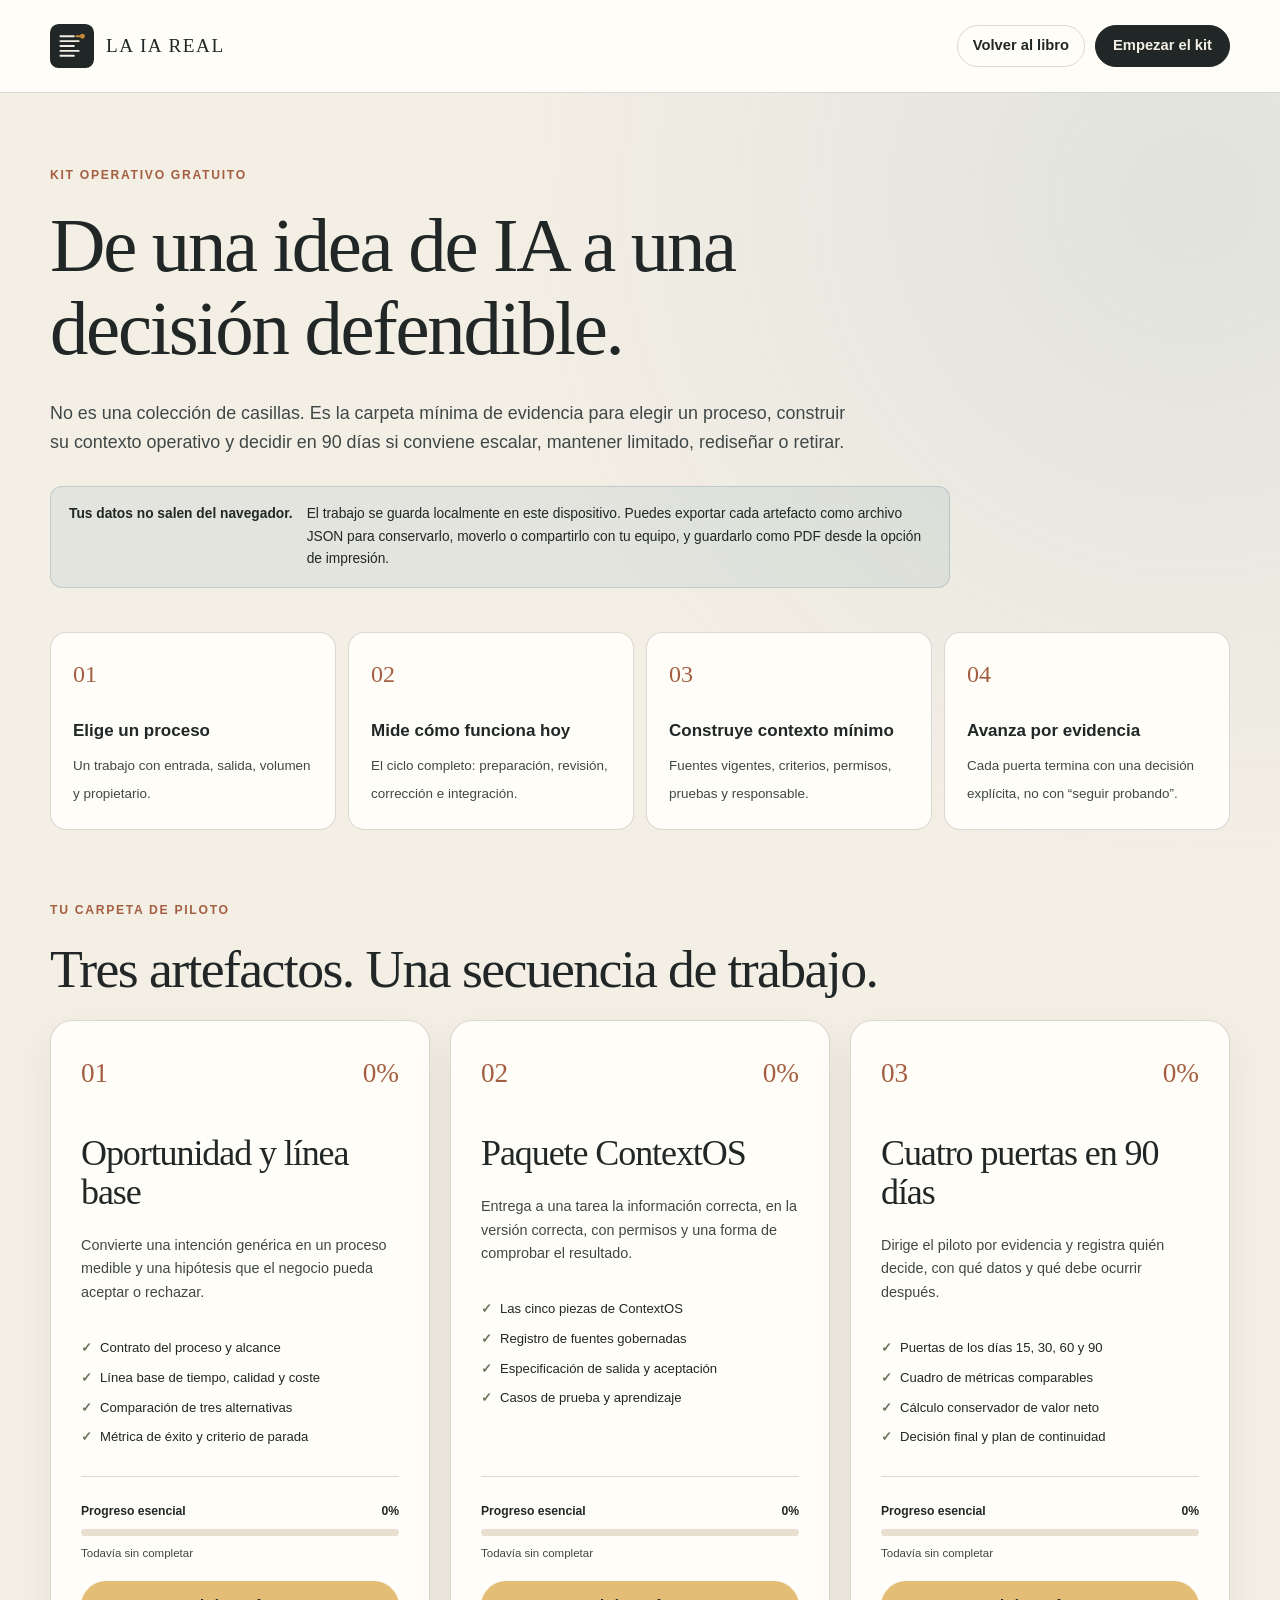
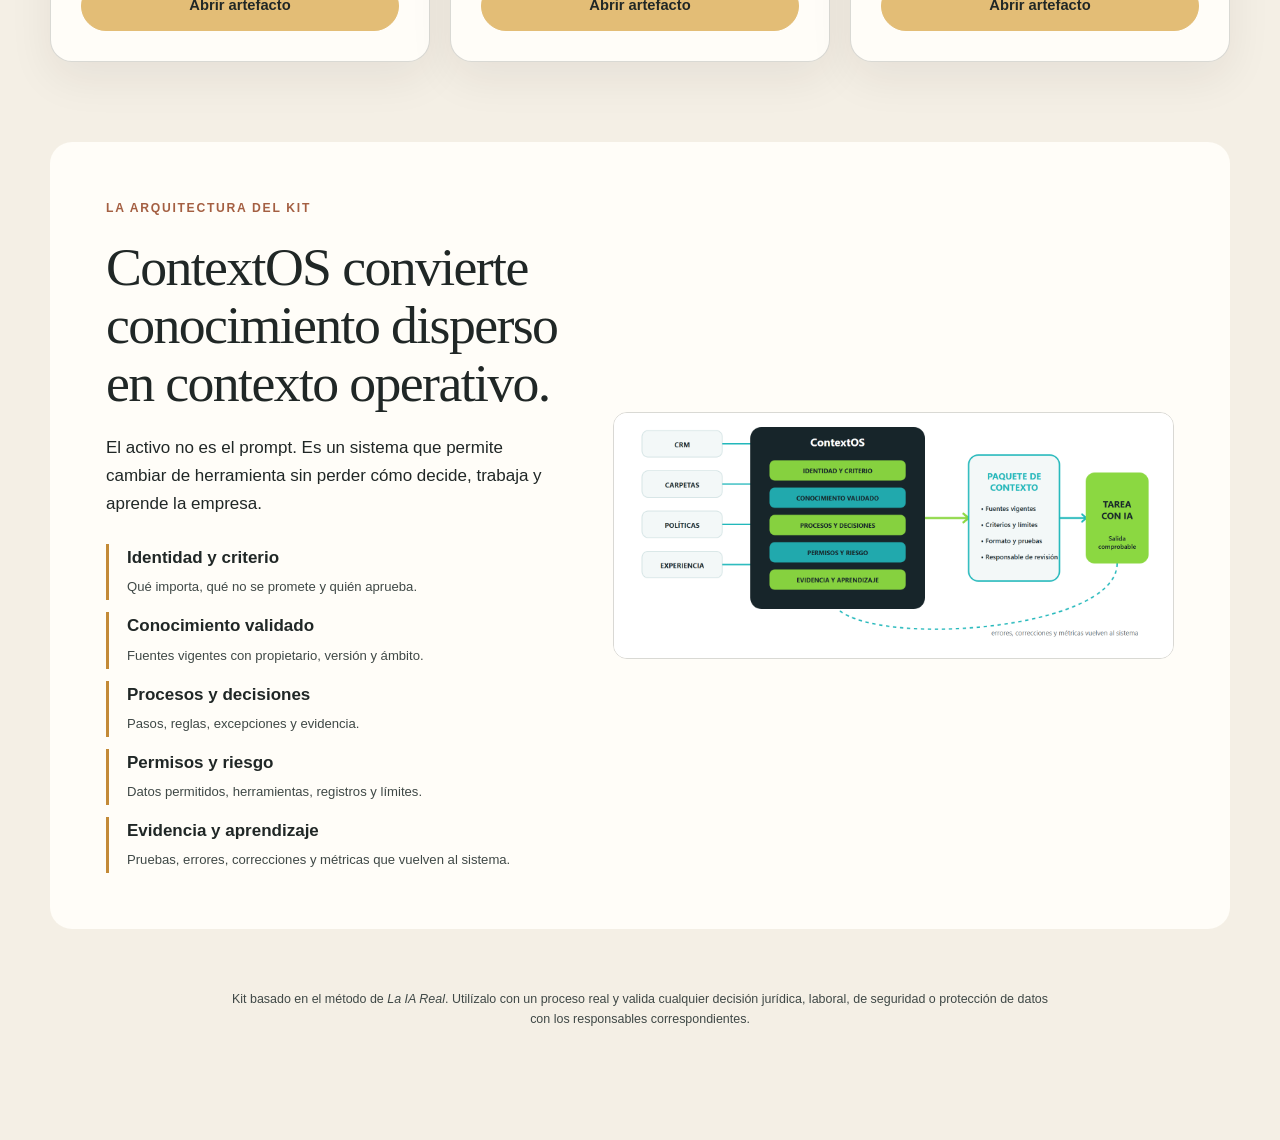
==== commit 6c7bf4c9: "publish operational ContextOS kit" ====
--- a/laiareal-ebook/kit-ia-real.html
+++ b/laiareal-ebook/kit-ia-real.html
@@ -4,108 +4,125 @@
   <meta charset="utf-8">
   <meta name="viewport" content="width=device-width, initial-scale=1">
   <meta name="robots" content="noindex">
-  <title>Kit La IA Real — Primer piloto de IA</title>
-  <meta name="description" content="Tres plantillas para convertir una idea de inteligencia artificial en un piloto seguro y medible.">
+  <title>Kit La IA Real — De la idea a una decisión en 90 días</title>
+  <meta name="description" content="Tres herramientas de trabajo para elegir un proceso, construir su ContextOS y decidir con evidencia si un piloto de IA debe escalar.">
   <link rel="icon" href="assets/brand-mark.svg" type="image/svg+xml">
   <link rel="stylesheet" href="styles.css">
+  <script src="kit.js" defer></script>
 </head>
 <body>
-  <header class="utility-header no-print">
+  <a class="skip-link" href="#contenido">Saltar al contenido</a>
+
+  <header class="utility-header kit-utility-header">
     <div class="container">
       <a class="brand" href="index.html">
         <img src="assets/brand-mark.svg" alt="" width="44" height="44">
         <span>LA IA REAL</span>
       </a>
-      <button class="button" type="button" onclick="window.print()">Guardar como PDF</button>
+      <div class="kit-header-actions">
+        <a class="button button-quiet" href="index.html">Volver al libro</a>
+        <a class="button button-small" href="kit-oportunidad.html">Empezar el kit</a>
+      </div>
     </div>
   </header>
 
-  <main class="utility-main">
+  <main class="kit-hub-main" id="contenido">
     <div class="container">
-      <section class="utility-intro">
-        <p class="eyebrow">Kit de trabajo gratuito</p>
-        <h1>Diseña tu primer piloto de IA con criterio.</h1>
-        <p class="hero-lead">Tres plantillas para pasar de una idea genérica a un proceso, un contexto y una decisión de escala. Imprímelas o guárdalas como PDF.</p>
-        <p><strong>Regla de uso:</strong> completa el kit con un proceso real delante. Si no puedes describir cómo se trabaja hoy, todavía no necesitas una herramienta.</p>
-      </section>
-
-      <section class="worksheet" aria-labelledby="ficha-title">
-        <div class="worksheet-header">
-          <div>
-            <p class="eyebrow">Plantilla</p>
-            <h2 id="ficha-title">Ficha de oportunidad</h2>
-          </div>
-          <span class="worksheet-number">01</span>
-        </div>
-        <div class="field-grid">
-          <div class="field field-wide"><strong>Resultado de negocio</strong><span>¿Qué debería mejorar y por qué importa?</span></div>
-          <div class="field"><strong>Proceso concreto</strong><span>Disparador, inicio y final.</span></div>
-          <div class="field"><strong>Propietario</strong><span>Persona responsable del resultado.</span></div>
-          <div class="field"><strong>Volumen actual</strong><span>Casos por semana o mes.</span></div>
-          <div class="field"><strong>Tiempo de ciclo</strong><span>Desde la petición hasta el uso.</span></div>
-          <div class="field"><strong>Calidad actual</strong><span>Errores, retrabajo y excepciones.</span></div>
-          <div class="field"><strong>Coste actual</strong><span>Horas, licencias y coste de error.</span></div>
-          <div class="field field-wide"><strong>Métrica de éxito</strong><span>La cifra que permitirá comparar antes y después.</span></div>
-          <div class="field field-wide"><strong>Criterio de parada</strong><span>¿Qué resultado obligaría a rediseñar o retirar el piloto?</span></div>
+      <section class="kit-hub-intro">
+        <p class="eyebrow">Kit operativo gratuito</p>
+        <h1>De una idea de IA a una decisión defendible.</h1>
+        <p class="kit-lead">No es una colección de casillas. Es la carpeta mínima de evidencia para elegir un proceso, construir su contexto operativo y decidir en 90 días si conviene escalar, mantener limitado, rediseñar o retirar.</p>
+        <div class="local-data-note">
+          <strong>Tus datos no salen del navegador.</strong>
+          <span>El trabajo se guarda localmente en este dispositivo. Puedes exportar cada artefacto como archivo JSON para conservarlo, moverlo o compartirlo con tu equipo, y guardarlo como PDF desde la opción de impresión.</span>
         </div>
       </section>
 
-      <section class="worksheet" aria-labelledby="contexto-title">
-        <div class="worksheet-header">
-          <div>
-            <p class="eyebrow">Plantilla</p>
-            <h2 id="contexto-title">Paquete de contexto</h2>
-          </div>
-          <span class="worksheet-number">02</span>
-        </div>
-        <div class="field-grid">
-          <div class="field field-wide"><strong>Propósito y audiencia</strong><span>Qué tarea se realiza, para quién y cómo se usará la salida.</span></div>
-          <div class="field"><strong>Fuentes autorizadas</strong><span>Propietario, versión y fecha de revisión.</span></div>
-          <div class="field"><strong>Reglas de negocio</strong><span>Criterios que nunca deben improvisarse.</span></div>
-          <div class="field"><strong>Ejemplos aprobados</strong><span>Dos resultados buenos y por qué lo son.</span></div>
-          <div class="field"><strong>Excepciones</strong><span>Casos que requieren otra ruta o una persona.</span></div>
-          <div class="field"><strong>Restricciones</strong><span>Datos, tono, legal, comercial y seguridad.</span></div>
-          <div class="field"><strong>Formato de salida</strong><span>Estructura, extensión y campos obligatorios.</span></div>
-          <div class="field field-wide"><strong>Criterios de aceptación</strong><span>Qué revisará la persona validadora antes de aprobar el resultado.</span></div>
-          <div class="field field-wide"><strong>Responsable e historial</strong><span>Quién mantiene el contexto y cuándo se modificó por última vez.</span></div>
+      <ol class="kit-start-grid" aria-label="Cómo utilizar el kit">
+        <li><strong>Elige un proceso</strong><span>Un trabajo con entrada, salida, volumen y propietario.</span></li>
+        <li><strong>Mide cómo funciona hoy</strong><span>El ciclo completo: preparación, revisión, corrección e integración.</span></li>
+        <li><strong>Construye contexto mínimo</strong><span>Fuentes vigentes, criterios, permisos, pruebas y responsable.</span></li>
+        <li><strong>Avanza por evidencia</strong><span>Cada puerta termina con una decisión explícita, no con “seguir probando”.</span></li>
+      </ol>
+
+      <section aria-labelledby="artefactos-title">
+        <p class="eyebrow">Tu carpeta de piloto</p>
+        <h2 id="artefactos-title">Tres artefactos. Una secuencia de trabajo.</h2>
+
+        <div class="artifact-grid">
+          <article class="artifact-card" data-kit-progress-for="oportunidad">
+            <div class="artifact-index"><span>01</span><span data-card-progress>0%</span></div>
+            <h2>Oportunidad y línea base</h2>
+            <p>Convierte una intención genérica en un proceso medible y una hipótesis que el negocio pueda aceptar o rechazar.</p>
+            <ul class="artifact-output-list">
+              <li>Contrato del proceso y alcance</li>
+              <li>Línea base de tiempo, calidad y coste</li>
+              <li>Comparación de tres alternativas</li>
+              <li>Métrica de éxito y criterio de parada</li>
+            </ul>
+            <div class="artifact-progress">
+              <div class="progress-label"><span>Progreso esencial</span><strong data-card-progress>0%</strong></div>
+              <div class="progress-track"><div class="progress-fill" data-card-progress-bar></div></div>
+              <p class="progress-meta" data-card-status>Todavía sin completar</p>
+              <a class="button button-full" href="kit-oportunidad.html">Abrir artefacto</a>
+            </div>
+          </article>
+
+          <article class="artifact-card" data-kit-progress-for="contextos">
+            <div class="artifact-index"><span>02</span><span data-card-progress>0%</span></div>
+            <h2>Paquete ContextOS</h2>
+            <p>Entrega a una tarea la información correcta, en la versión correcta, con permisos y una forma de comprobar el resultado.</p>
+            <ul class="artifact-output-list">
+              <li>Las cinco piezas de ContextOS</li>
+              <li>Registro de fuentes gobernadas</li>
+              <li>Especificación de salida y aceptación</li>
+              <li>Casos de prueba y aprendizaje</li>
+            </ul>
+            <div class="artifact-progress">
+              <div class="progress-label"><span>Progreso esencial</span><strong data-card-progress>0%</strong></div>
+              <div class="progress-track"><div class="progress-fill" data-card-progress-bar></div></div>
+              <p class="progress-meta" data-card-status>Todavía sin completar</p>
+              <a class="button button-full" href="kit-contextos.html">Abrir artefacto</a>
+            </div>
+          </article>
+
+          <article class="artifact-card" data-kit-progress-for="plan90">
+            <div class="artifact-index"><span>03</span><span data-card-progress>0%</span></div>
+            <h2>Cuatro puertas en 90 días</h2>
+            <p>Dirige el piloto por evidencia y registra quién decide, con qué datos y qué debe ocurrir después.</p>
+            <ul class="artifact-output-list">
+              <li>Puertas de los días 15, 30, 60 y 90</li>
+              <li>Cuadro de métricas comparables</li>
+              <li>Cálculo conservador de valor neto</li>
+              <li>Decisión final y plan de continuidad</li>
+            </ul>
+            <div class="artifact-progress">
+              <div class="progress-label"><span>Progreso esencial</span><strong data-card-progress>0%</strong></div>
+              <div class="progress-track"><div class="progress-fill" data-card-progress-bar></div></div>
+              <p class="progress-meta" data-card-status>Todavía sin completar</p>
+              <a class="button button-full" href="kit-plan-90-dias.html">Abrir artefacto</a>
+            </div>
+          </article>
         </div>
       </section>
 
-      <section class="worksheet" aria-labelledby="puertas-title">
-        <div class="worksheet-header">
-          <div>
-            <p class="eyebrow">Plan de 90 días</p>
-            <h2 id="puertas-title">Cuatro puertas de decisión</h2>
-          </div>
-          <span class="worksheet-number">03</span>
+      <section class="contextos-principles" aria-labelledby="contextos-title">
+        <div>
+          <p class="eyebrow">La arquitectura del kit</p>
+          <h2 id="contextos-title">ContextOS convierte conocimiento disperso en contexto operativo.</h2>
+          <p>El activo no es el prompt. Es un sistema que permite cambiar de herramienta sin perder cómo decide, trabaja y aprende la empresa.</p>
+          <ul class="principle-list">
+            <li><strong>Identidad y criterio</strong><span>Qué importa, qué no se promete y quién aprueba.</span></li>
+            <li><strong>Conocimiento validado</strong><span>Fuentes vigentes con propietario, versión y ámbito.</span></li>
+            <li><strong>Procesos y decisiones</strong><span>Pasos, reglas, excepciones y evidencia.</span></li>
+            <li><strong>Permisos y riesgo</strong><span>Datos permitidos, herramientas, registros y límites.</span></li>
+            <li><strong>Evidencia y aprendizaje</strong><span>Pruebas, errores, correcciones y métricas que vuelven al sistema.</span></li>
+          </ul>
         </div>
-        <div class="gate-grid">
-          <article class="gate">
-            <p class="eyebrow">Día 15</p>
-            <h3>Puerta 1 · Problema demostrado</h3>
-            <p>Proceso, línea base, propietario, datos y tres candidatos comparados. Si el problema no está cuantificado, no se compra.</p>
-          </article>
-          <article class="gate">
-            <p class="eyebrow">Día 30</p>
-            <h3>Puerta 2 · Método seguro</h3>
-            <p>Contexto, especificación, pruebas, herramienta aprobada, controles y formación de usuarios piloto.</p>
-          </article>
-          <article class="gate">
-            <p class="eyebrow">Día 60</p>
-            <h3>Puerta 3 · Valor observado</h3>
-            <p>Uso real, errores, ahorro neto, calidad y adopción. Si la revisión elimina el ahorro, se rediseña.</p>
-          </article>
-          <article class="gate">
-            <p class="eyebrow">Día 90</p>
-            <h3>Puerta 4 · Decisión de escala</h3>
-            <p>Caso de negocio, riesgos, coste total, continuidad y decisión: escalar, limitar, rediseñar o retirar.</p>
-          </article>
-        </div>
-        <div class="field-grid" style="margin-top: 22px">
-          <div class="field field-wide"><strong>Decisión final y evidencia</strong><span>Registra qué se decide, quién responde y qué dato sostiene la decisión.</span></div>
-          <div class="field field-wide"><strong>Qué queda aunque el piloto pare</strong><span>Proceso entendido, fuentes organizadas, criterios de calidad y límites aprendidos.</span></div>
-        </div>
+        <img src="assets/contextos-arquitectura.png" alt="ContextOS reúne identidad, conocimiento, procesos, permisos y aprendizaje para producir un paquete de contexto que alimenta una tarea con IA y recibe sus aprendizajes" width="1600" height="700">
       </section>
+
+      <p class="kit-footer-note">Kit basado en el método de <em>La IA Real</em>. Utilízalo con un proceso real y valida cualquier decisión jurídica, laboral, de seguridad o protección de datos con los responsables correspondientes.</p>
     </div>
   </main>
 </body>
--- a/laiareal-ebook/styles.css
+++ b/laiareal-ebook/styles.css
@@ -1466,3 +1466,783 @@
     break-after: auto;
   }
 }
+
+/* Kit operativo ContextOS */
+.kit-utility-header {
+  position: sticky;
+  z-index: 30;
+  top: 0;
+}
+
+.kit-header-actions,
+.workbook-actions,
+.artifact-actions {
+  display: flex;
+  align-items: center;
+  gap: 10px;
+  flex-wrap: wrap;
+}
+
+.button-quiet {
+  min-height: 42px;
+  padding: 9px 15px;
+  color: var(--ink);
+  background: transparent;
+  border-color: var(--line);
+}
+
+.button-danger {
+  color: var(--clay);
+  background: transparent;
+  border-color: rgba(164, 95, 66, 0.42);
+}
+
+.kit-hub-main,
+.workbook-main {
+  min-height: 100vh;
+  padding: 72px 0 110px;
+  background:
+    radial-gradient(circle at 93% 4%, rgba(109, 148, 166, 0.14), transparent 25%),
+    var(--paper);
+}
+
+.kit-hub-intro,
+.workbook-hero {
+  max-width: 940px;
+  margin-bottom: 44px;
+}
+
+.kit-hub-intro h1,
+.workbook-hero h1 {
+  max-width: 900px;
+  font-size: clamp(3rem, 6vw, 5.4rem);
+}
+
+.kit-lead {
+  max-width: 800px;
+  color: var(--ink-soft);
+  font-size: 1.12rem;
+}
+
+.local-data-note {
+  display: flex;
+  max-width: 900px;
+  align-items: flex-start;
+  gap: 14px;
+  margin-top: 28px;
+  padding: 16px 18px;
+  background: rgba(109, 148, 166, 0.12);
+  border: 1px solid rgba(109, 148, 166, 0.32);
+  border-radius: 12px;
+  font-size: 0.86rem;
+}
+
+.local-data-note strong {
+  white-space: nowrap;
+}
+
+.kit-start-grid {
+  display: grid;
+  grid-template-columns: repeat(4, 1fr);
+  gap: 12px;
+  margin: 44px 0 70px;
+  padding: 0;
+  list-style: none;
+  counter-reset: kit-steps;
+}
+
+.kit-start-grid li {
+  min-height: 150px;
+  padding: 22px;
+  background: var(--white);
+  border: 1px solid var(--line);
+  border-radius: 16px;
+  counter-increment: kit-steps;
+}
+
+.kit-start-grid li::before {
+  display: block;
+  margin-bottom: 22px;
+  color: var(--clay);
+  content: "0" counter(kit-steps);
+  font-family: var(--serif);
+  font-size: 1.5rem;
+}
+
+.kit-start-grid strong {
+  display: block;
+  margin-bottom: 6px;
+}
+
+.kit-start-grid span {
+  color: var(--ink-soft);
+  font-size: 0.84rem;
+}
+
+.artifact-grid {
+  display: grid;
+  grid-template-columns: repeat(3, 1fr);
+  gap: 20px;
+  margin-bottom: 80px;
+}
+
+.artifact-card {
+  display: flex;
+  min-height: 480px;
+  flex-direction: column;
+  padding: 30px;
+  background: var(--white);
+  border: 1px solid var(--line);
+  border-radius: var(--radius);
+  box-shadow: 0 16px 45px rgba(37, 31, 22, 0.07);
+}
+
+.artifact-index {
+  display: flex;
+  align-items: center;
+  justify-content: space-between;
+  margin-bottom: 38px;
+  color: var(--clay);
+  font-family: var(--serif);
+  font-size: 1.7rem;
+}
+
+.artifact-card h2 {
+  font-size: 2.25rem;
+}
+
+.artifact-card > p {
+  color: var(--ink-soft);
+  font-size: 0.9rem;
+}
+
+.artifact-output-list {
+  display: grid;
+  gap: 8px;
+  margin: 18px 0 28px;
+  padding: 0;
+  list-style: none;
+  font-size: 0.82rem;
+}
+
+.artifact-output-list li::before {
+  margin-right: 8px;
+  color: var(--olive);
+  content: "✓";
+  font-weight: 800;
+}
+
+.artifact-progress {
+  margin-top: auto;
+  padding-top: 24px;
+  border-top: 1px solid var(--line);
+}
+
+.progress-label {
+  display: flex;
+  justify-content: space-between;
+  gap: 12px;
+  margin-bottom: 8px;
+  font-size: 0.76rem;
+  font-weight: 750;
+}
+
+.progress-track {
+  height: 7px;
+  overflow: hidden;
+  background: var(--paper-deep);
+  border-radius: 99px;
+}
+
+.progress-fill {
+  width: 0;
+  height: 100%;
+  background: var(--ochre);
+  border-radius: inherit;
+  transition: width 220ms ease;
+}
+
+.progress-meta {
+  margin: 8px 0 18px;
+  color: var(--ink-soft);
+  font-size: 0.72rem;
+}
+
+.contextos-principles {
+  display: grid;
+  grid-template-columns: 0.9fr 1.1fr;
+  align-items: center;
+  gap: 48px;
+  padding: clamp(28px, 5vw, 56px);
+  background: var(--white);
+  border-radius: var(--radius);
+}
+
+.contextos-principles img,
+.workbook-diagram img {
+  display: block;
+  width: 100%;
+  border: 1px solid var(--line);
+  border-radius: 14px;
+}
+
+.principle-list {
+  display: grid;
+  gap: 12px;
+  margin: 26px 0 0;
+  padding: 0;
+  list-style: none;
+}
+
+.principle-list li {
+  padding-left: 18px;
+  border-left: 3px solid var(--ochre);
+}
+
+.principle-list strong {
+  display: block;
+}
+
+.principle-list span {
+  color: var(--ink-soft);
+  font-size: 0.82rem;
+}
+
+.workbook-toolbar {
+  margin-bottom: 34px;
+  padding: 18px 20px;
+  background: var(--white);
+  border: 1px solid var(--line);
+  border-radius: 16px;
+}
+
+.workbook-toolbar-row {
+  display: flex;
+  align-items: center;
+  justify-content: space-between;
+  gap: 18px;
+}
+
+.save-status {
+  color: var(--ink-soft);
+  font-size: 0.78rem;
+}
+
+.save-status[data-state="saving"] {
+  color: var(--ochre);
+}
+
+.save-status[data-state="error"] {
+  color: var(--clay);
+}
+
+.workbook-toolbar .progress-track {
+  margin-top: 14px;
+}
+
+.workbook-section {
+  margin-bottom: 26px;
+  padding: clamp(26px, 4.5vw, 48px);
+  background: var(--white);
+  border: 1px solid var(--line);
+  border-radius: var(--radius);
+  box-shadow: 0 12px 35px rgba(37, 31, 22, 0.045);
+}
+
+.workbook-section-heading {
+  display: grid;
+  grid-template-columns: auto 1fr;
+  gap: 20px;
+  margin-bottom: 30px;
+  padding-bottom: 20px;
+  border-bottom: 1px solid var(--line);
+}
+
+.workbook-section-index {
+  color: var(--clay);
+  font-family: var(--serif);
+  font-size: 2rem;
+  line-height: 1;
+}
+
+.workbook-section-heading h2 {
+  margin-bottom: 8px;
+  font-size: clamp(2rem, 4vw, 3.2rem);
+}
+
+.workbook-section-heading p {
+  max-width: 780px;
+  margin-bottom: 0;
+  color: var(--ink-soft);
+  font-size: 0.88rem;
+}
+
+.input-grid {
+  display: grid;
+  grid-template-columns: repeat(2, minmax(0, 1fr));
+  gap: 20px;
+}
+
+.input-grid-3 {
+  grid-template-columns: repeat(3, minmax(0, 1fr));
+}
+
+.control {
+  display: grid;
+  align-content: start;
+  gap: 7px;
+}
+
+.control-wide {
+  grid-column: 1 / -1;
+}
+
+.control label,
+.control legend {
+  font-size: 0.79rem;
+  font-weight: 780;
+  letter-spacing: 0.025em;
+}
+
+.control-hint {
+  min-height: 2.4em;
+  margin: 0;
+  color: var(--ink-soft);
+  font-size: 0.72rem;
+  line-height: 1.45;
+}
+
+.control input,
+.control select,
+.control textarea,
+.workbook-table input,
+.workbook-table select,
+.workbook-table textarea {
+  width: 100%;
+  color: var(--ink);
+  background: #fff;
+  border: 1px solid rgba(32, 39, 38, 0.28);
+  border-radius: 8px;
+  font: inherit;
+}
+
+.control input,
+.control select {
+  min-height: 48px;
+  padding: 10px 12px;
+}
+
+.control textarea {
+  min-height: 122px;
+  padding: 12px;
+  resize: vertical;
+}
+
+.control textarea.tall {
+  min-height: 190px;
+}
+
+.control input:focus-visible,
+.control select:focus-visible,
+.control textarea:focus-visible,
+.workbook-table input:focus-visible,
+.workbook-table select:focus-visible,
+.workbook-table textarea:focus-visible {
+  outline: 3px solid rgba(109, 148, 166, 0.45);
+  outline-offset: 1px;
+  border-color: var(--sky);
+}
+
+.required-mark {
+  color: var(--clay);
+}
+
+.subsection-title {
+  margin: 36px 0 18px;
+  font-family: var(--sans);
+  font-size: 1.05rem;
+  font-weight: 800;
+  letter-spacing: 0;
+}
+
+.table-wrap {
+  overflow-x: auto;
+  border: 1px solid var(--line);
+  border-radius: 12px;
+}
+
+.workbook-table {
+  width: 100%;
+  min-width: 840px;
+  border-collapse: collapse;
+  font-size: 0.76rem;
+}
+
+.workbook-table th {
+  padding: 11px;
+  text-align: left;
+  background: var(--paper-deep);
+  border-right: 1px solid var(--line);
+  font-size: 0.68rem;
+  letter-spacing: 0.04em;
+  text-transform: uppercase;
+}
+
+.workbook-table td {
+  min-width: 120px;
+  padding: 8px;
+  vertical-align: top;
+  border-top: 1px solid var(--line);
+  border-right: 1px solid var(--line);
+}
+
+.workbook-table th:last-child,
+.workbook-table td:last-child {
+  border-right: 0;
+}
+
+.workbook-table input,
+.workbook-table select,
+.workbook-table textarea {
+  min-height: 40px;
+  padding: 7px 8px;
+  font-size: 0.76rem;
+}
+
+.workbook-table textarea {
+  min-height: 76px;
+  resize: vertical;
+}
+
+.check-grid {
+  display: grid;
+  grid-template-columns: repeat(2, minmax(0, 1fr));
+  gap: 10px;
+}
+
+.check-item,
+.radio-item {
+  display: flex;
+  align-items: flex-start;
+  gap: 10px;
+  padding: 13px 14px;
+  background: var(--paper);
+  border: 1px solid var(--line);
+  border-radius: 10px;
+  font-size: 0.8rem;
+  line-height: 1.45;
+}
+
+.check-item input,
+.radio-item input {
+  width: 18px;
+  height: 18px;
+  flex: 0 0 auto;
+  margin-top: 2px;
+  accent-color: var(--olive);
+}
+
+.evidence-callout,
+.formula-box,
+.decision-box {
+  margin-top: 26px;
+  padding: 22px;
+  background: rgba(195, 138, 55, 0.11);
+  border-left: 4px solid var(--ochre);
+  border-radius: 0 12px 12px 0;
+}
+
+.evidence-callout h3,
+.formula-box h3,
+.decision-box h3 {
+  margin-bottom: 8px;
+}
+
+.evidence-callout p,
+.formula-box p,
+.decision-box p {
+  margin-bottom: 0;
+  color: var(--ink-soft);
+  font-size: 0.82rem;
+}
+
+.metric-panel {
+  display: grid;
+  grid-template-columns: repeat(2, 1fr);
+  gap: 14px;
+  margin-top: 22px;
+}
+
+.metric-output {
+  padding: 22px;
+  color: var(--paper);
+  background: var(--ink);
+  border-radius: 14px;
+}
+
+.metric-output span {
+  display: block;
+  color: rgba(244, 239, 229, 0.68);
+  font-size: 0.72rem;
+  font-weight: 750;
+  letter-spacing: 0.07em;
+  text-transform: uppercase;
+}
+
+.metric-output output {
+  display: block;
+  margin-top: 8px;
+  font-family: var(--serif);
+  font-size: 2rem;
+}
+
+.workbook-diagram {
+  margin: 0 0 32px;
+  padding: 18px;
+  background: #fff;
+  border: 1px solid var(--line);
+  border-radius: 16px;
+}
+
+.workbook-diagram figcaption {
+  margin-top: 10px;
+  color: var(--ink-soft);
+  font-size: 0.72rem;
+  text-align: center;
+}
+
+.context-layer {
+  border-top: 7px solid var(--sky);
+}
+
+.context-layer:nth-of-type(even) {
+  border-top-color: var(--olive);
+}
+
+.gate-sheet {
+  border-top: 7px solid var(--ochre);
+}
+
+.gate-day {
+  display: inline-block;
+  margin-bottom: 12px;
+  padding: 5px 10px;
+  color: var(--ink);
+  background: var(--ochre-light);
+  border-radius: 99px;
+  font-size: 0.72rem;
+  font-weight: 800;
+  letter-spacing: 0.06em;
+  text-transform: uppercase;
+}
+
+.decision-options {
+  display: grid;
+  grid-template-columns: repeat(4, 1fr);
+  gap: 10px;
+  margin-top: 18px;
+}
+
+.decision-options .radio-item {
+  min-height: 74px;
+  background: #fff;
+}
+
+.gate-criteria {
+  margin: 22px 0;
+  padding: 18px;
+  background: rgba(105, 115, 90, 0.10);
+  border-radius: 12px;
+}
+
+.gate-criteria strong {
+  display: block;
+  margin-bottom: 8px;
+}
+
+.gate-criteria p {
+  margin-bottom: 0;
+  color: var(--ink-soft);
+  font-size: 0.82rem;
+}
+
+.kit-footer-note {
+  max-width: 820px;
+  margin: 60px auto 0;
+  color: var(--ink-soft);
+  font-size: 0.78rem;
+  text-align: center;
+}
+
+.import-file {
+  position: absolute;
+  width: 1px;
+  height: 1px;
+  overflow: hidden;
+  opacity: 0;
+}
+
+@media (max-width: 920px) {
+  .artifact-grid,
+  .kit-start-grid,
+  .contextos-principles {
+    grid-template-columns: 1fr 1fr;
+  }
+
+  .artifact-card {
+    min-height: 0;
+  }
+
+  .artifact-card:last-child,
+  .contextos-principles > * {
+    grid-column: 1 / -1;
+  }
+
+  .input-grid-3,
+  .decision-options {
+    grid-template-columns: repeat(2, 1fr);
+  }
+}
+
+@media (max-width: 680px) {
+  .kit-utility-header {
+    position: static;
+  }
+
+  .kit-utility-header .container,
+  .workbook-toolbar-row {
+    align-items: flex-start;
+    flex-direction: column;
+  }
+
+  .kit-header-actions,
+  .workbook-actions {
+    width: 100%;
+  }
+
+  .kit-header-actions .button,
+  .workbook-actions .button {
+    flex: 1 1 auto;
+  }
+
+  .kit-hub-main,
+  .workbook-main {
+    padding-top: 46px;
+  }
+
+  .kit-hub-intro h1,
+  .workbook-hero h1 {
+    font-size: clamp(2.7rem, 14vw, 4.2rem);
+  }
+
+  .local-data-note,
+  .kit-start-grid,
+  .artifact-grid,
+  .contextos-principles,
+  .input-grid,
+  .input-grid-3,
+  .check-grid,
+  .metric-panel,
+  .decision-options {
+    grid-template-columns: 1fr;
+  }
+
+  .local-data-note {
+    display: grid;
+  }
+
+  .artifact-card:last-child,
+  .contextos-principles > *,
+  .control-wide {
+    grid-column: auto;
+  }
+
+  .workbook-section {
+    padding: 24px 18px;
+  }
+
+  .workbook-section-heading {
+    grid-template-columns: 1fr;
+    gap: 10px;
+  }
+}
+
+@media print {
+  @page {
+    size: A4 portrait;
+    margin: 12mm;
+  }
+
+  .kit-utility-header,
+  .workbook-toolbar,
+  .no-print,
+  .kit-footer-note {
+    display: none !important;
+  }
+
+  .workbook-main {
+    padding: 0;
+    background: #fff;
+  }
+
+  .workbook-hero {
+    min-height: 245mm;
+    margin: 0;
+    padding: 22mm 10mm;
+    break-after: page;
+  }
+
+  .workbook-section {
+    margin: 0 0 8mm;
+    padding: 8mm;
+    border: 1px solid #bbb;
+    border-radius: 0;
+    box-shadow: none;
+    break-inside: avoid;
+  }
+
+  .workbook-section.print-page {
+    min-height: 260mm;
+    break-after: page;
+  }
+
+  .workbook-section.print-page:last-child {
+    break-after: auto;
+  }
+
+  .workbook-diagram {
+    break-inside: avoid;
+  }
+
+  .control input,
+  .control select,
+  .control textarea,
+  .workbook-table input,
+  .workbook-table select,
+  .workbook-table textarea {
+    color: #000;
+    background: #fff;
+    border-color: #888;
+  }
+
+  .table-wrap {
+    overflow: visible;
+  }
+
+  .workbook-table {
+    min-width: 0;
+    font-size: 7.5pt;
+  }
+
+  .workbook-table th,
+  .workbook-table td {
+    min-width: 0;
+    padding: 4px;
+  }
+
+  .button,
+  .progress-track {
+    print-color-adjust: exact;
+    -webkit-print-color-adjust: exact;
+  }
+}
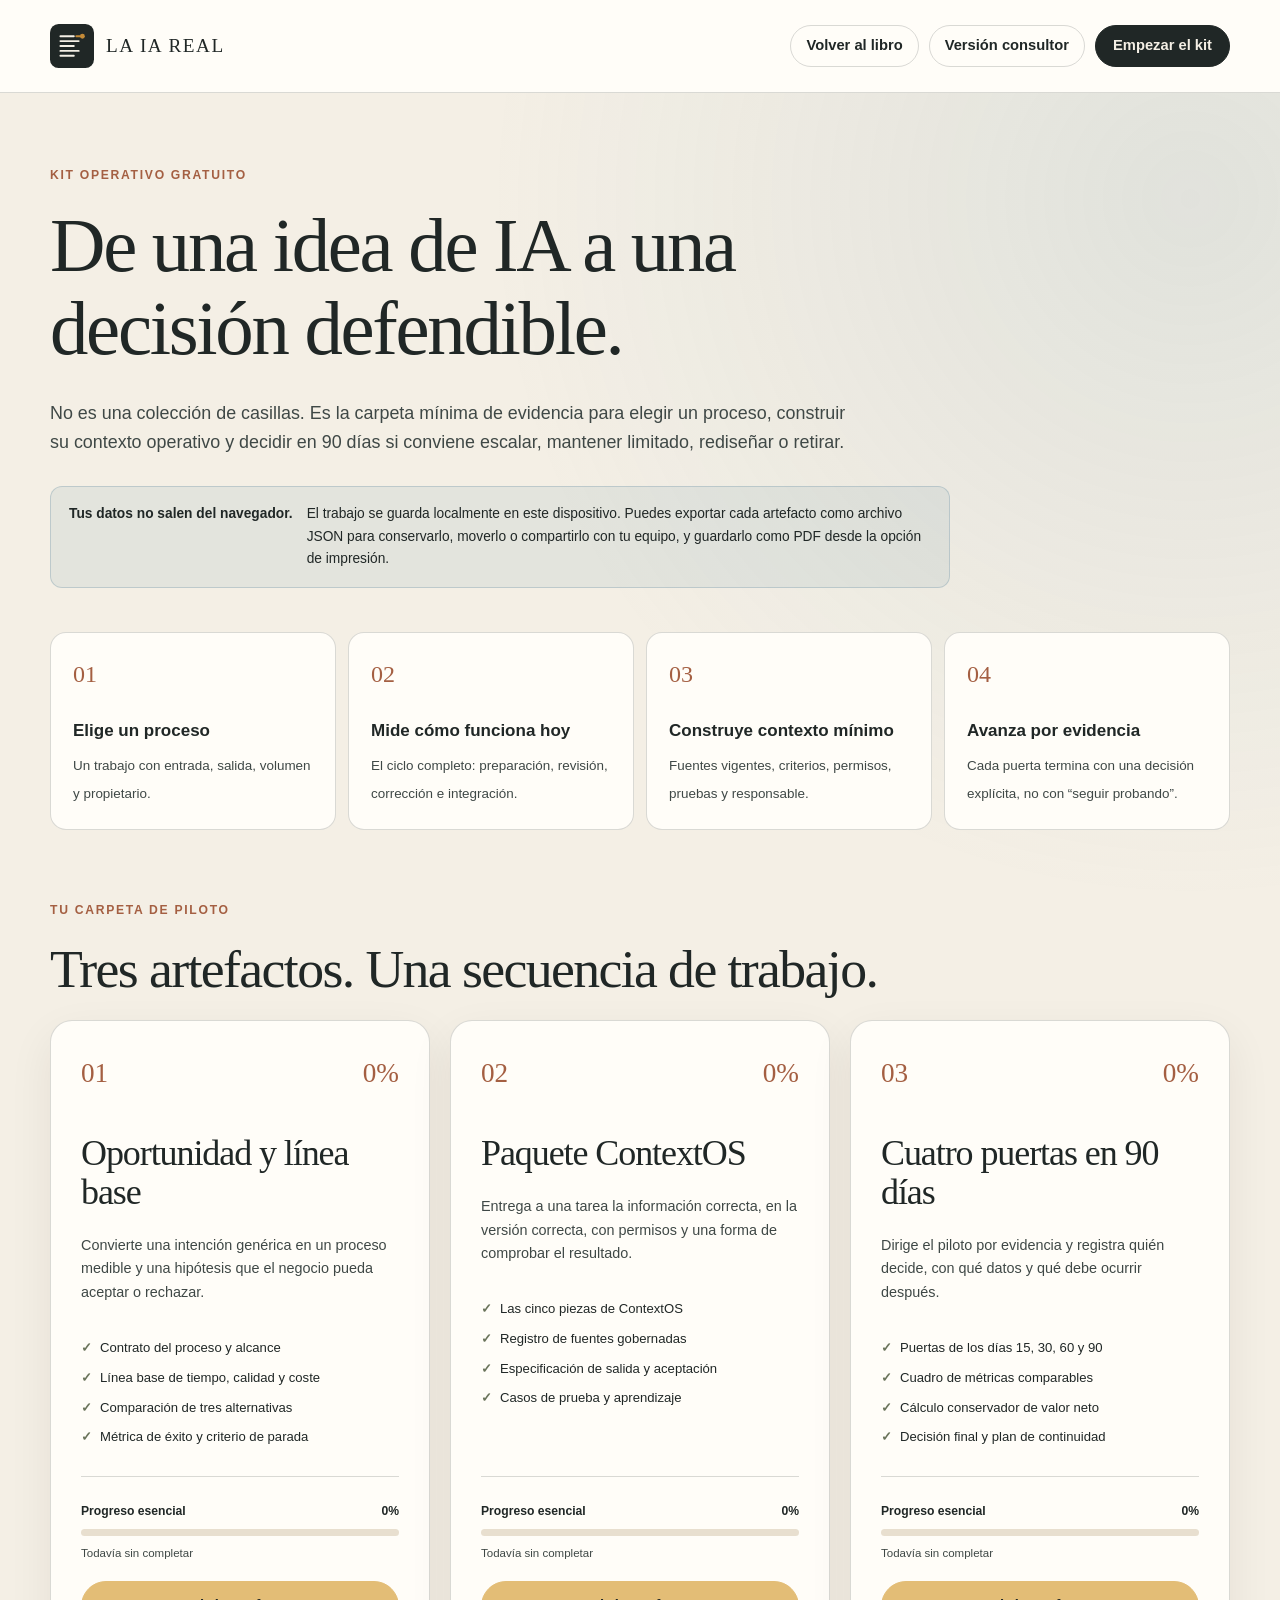
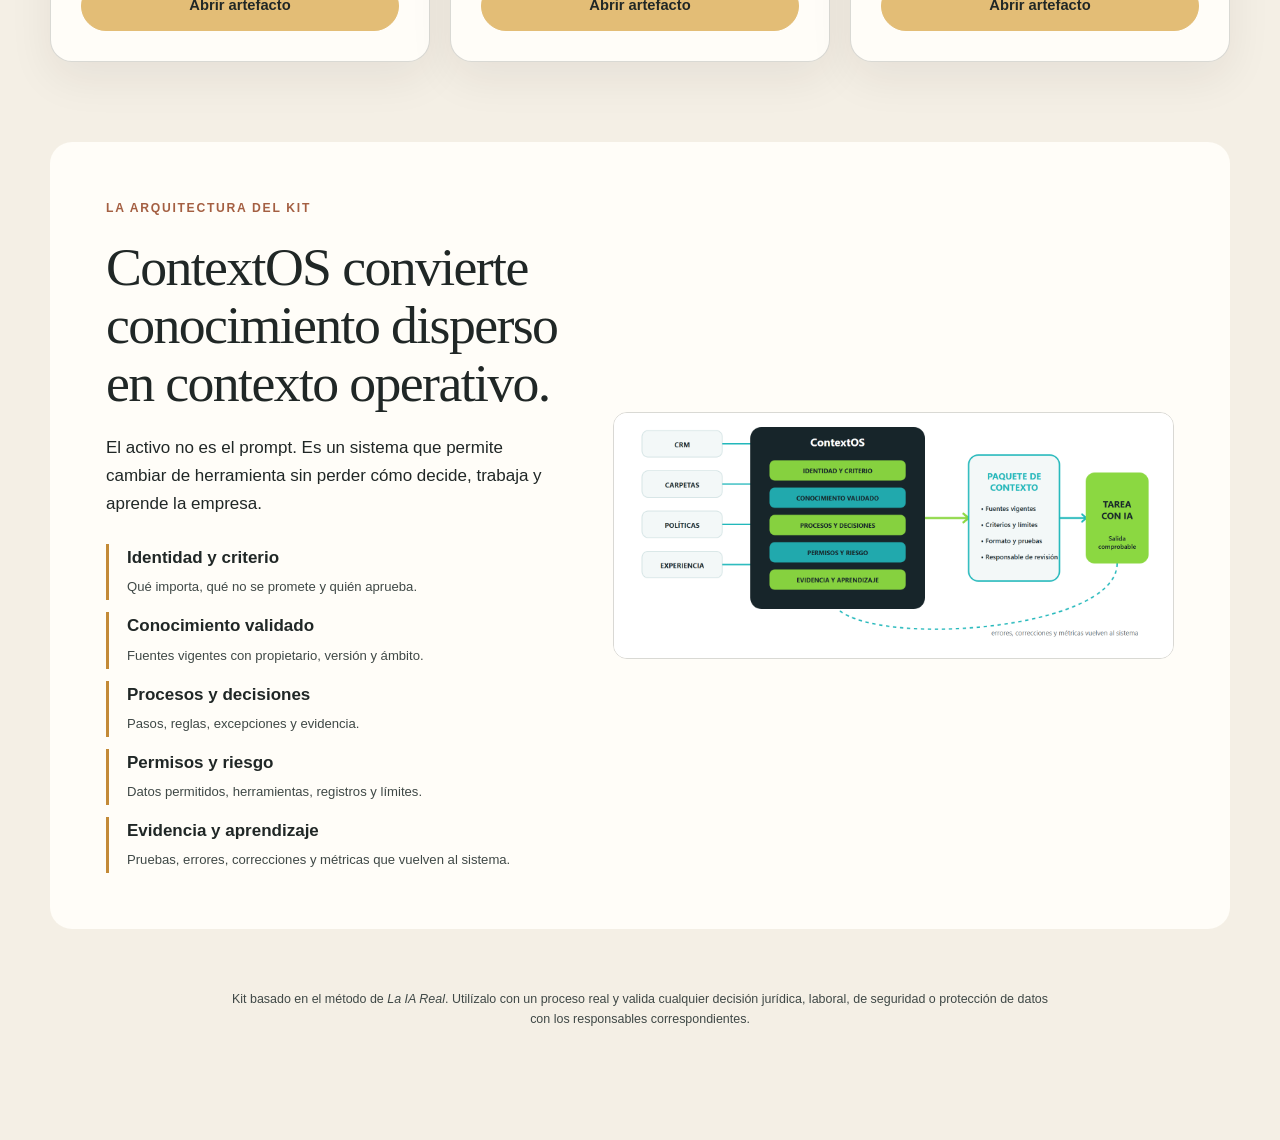
==== commit d40852ad: "publish consulting services kit" ====
--- a/laiareal-ebook/kit-ia-real.html
+++ b/laiareal-ebook/kit-ia-real.html
@@ -21,6 +21,7 @@
       </a>
       <div class="kit-header-actions">
         <a class="button button-quiet" href="index.html">Volver al libro</a>
+        <a class="button button-quiet" href="kit-consultor.html">Versión consultor</a>
         <a class="button button-small" href="kit-oportunidad.html">Empezar el kit</a>
       </div>
     </div>
--- a/laiareal-ebook/styles.css
+++ b/laiareal-ebook/styles.css
@@ -1467,6 +1467,322 @@
   }
 }
 
+/* Workbook para servicios de consultoría */
+.consultant-label {
+  display: inline-flex;
+  align-items: center;
+  gap: 8px;
+  margin-bottom: 22px;
+  padding: 7px 12px;
+  color: var(--paper);
+  background: var(--clay);
+  border-radius: 999px;
+  font-size: 0.7rem;
+  font-weight: 800;
+  letter-spacing: 0.08em;
+  text-transform: uppercase;
+}
+
+.service-map {
+  display: grid;
+  grid-template-columns: repeat(5, 1fr);
+  gap: 10px;
+  margin: 42px 0 56px;
+}
+
+.service-step {
+  position: relative;
+  min-height: 152px;
+  padding: 20px;
+  background: var(--white);
+  border: 1px solid var(--line);
+  border-radius: 14px;
+}
+
+.service-step::after {
+  position: absolute;
+  z-index: 2;
+  top: 50%;
+  right: -9px;
+  width: 16px;
+  height: 16px;
+  content: "";
+  background: var(--white);
+  border-top: 1px solid var(--line);
+  border-right: 1px solid var(--line);
+  transform: rotate(45deg) translateY(-50%);
+}
+
+.service-step:last-child::after {
+  display: none;
+}
+
+.service-step span {
+  display: block;
+  margin-bottom: 18px;
+  color: var(--clay);
+  font-family: var(--serif);
+  font-size: 1.4rem;
+}
+
+.service-step strong {
+  display: block;
+  margin-bottom: 5px;
+}
+
+.service-step small {
+  color: var(--ink-soft);
+  font-size: 0.74rem;
+  line-height: 1.4;
+}
+
+.consultant-output-grid {
+  display: grid;
+  grid-template-columns: repeat(5, 1fr);
+  gap: 12px;
+  margin: 26px 0;
+}
+
+.consultant-kpi {
+  padding: 18px;
+  color: var(--paper);
+  background: var(--ink);
+  border-radius: 12px;
+}
+
+.consultant-kpi span {
+  display: block;
+  min-height: 2.7em;
+  color: rgba(244, 239, 229, 0.65);
+  font-size: 0.68rem;
+  font-weight: 750;
+  line-height: 1.35;
+  text-transform: uppercase;
+}
+
+.consultant-kpi output {
+  display: block;
+  margin-top: 8px;
+  font-family: var(--serif);
+  font-size: 1.55rem;
+}
+
+.score-output,
+.risk-score {
+  display: inline-grid;
+  min-width: 48px;
+  min-height: 34px;
+  place-items: center;
+  padding: 5px 8px;
+  color: var(--paper);
+  background: var(--ink);
+  border-radius: 999px;
+  font-weight: 800;
+}
+
+.risk-score[data-level="low"] {
+  color: #17391f;
+  background: #cce9d2;
+}
+
+.risk-score[data-level="medium"] {
+  color: #5d430f;
+  background: #f4dda5;
+}
+
+.risk-score[data-level="high"] {
+  color: #632d17;
+  background: #efb89d;
+}
+
+.risk-score[data-level="critical"] {
+  color: #fff;
+  background: #8c2f2f;
+}
+
+.scoring-legend {
+  display: grid;
+  grid-template-columns: repeat(5, 1fr);
+  gap: 8px;
+  margin: 18px 0;
+  padding: 14px;
+  background: var(--paper);
+  border-radius: 10px;
+  font-size: 0.7rem;
+}
+
+.scoring-legend strong {
+  display: block;
+}
+
+.client-report {
+  min-height: 100vh;
+  padding: 70px 0 110px;
+  background: var(--paper);
+}
+
+.report-cover,
+.report-section {
+  margin-bottom: 28px;
+  padding: clamp(32px, 6vw, 70px);
+  background: var(--white);
+  border: 1px solid var(--line);
+  border-radius: var(--radius);
+}
+
+.report-cover {
+  display: flex;
+  min-height: 620px;
+  flex-direction: column;
+  justify-content: space-between;
+  color: var(--paper);
+  background: var(--ink);
+}
+
+.report-cover .brand {
+  color: var(--paper);
+}
+
+.report-cover h1 {
+  max-width: 900px;
+  margin-top: 70px;
+}
+
+.report-cover .kit-lead {
+  color: rgba(244, 239, 229, 0.78);
+}
+
+.report-cover-meta {
+  display: grid;
+  grid-template-columns: repeat(3, 1fr);
+  gap: 24px;
+  padding-top: 24px;
+  border-top: 1px solid rgba(244, 239, 229, 0.25);
+}
+
+.report-cover-meta span,
+.report-meta-label {
+  display: block;
+  color: rgba(244, 239, 229, 0.6);
+  font-size: 0.68rem;
+  font-weight: 750;
+  letter-spacing: 0.06em;
+  text-transform: uppercase;
+}
+
+.report-cover-meta strong {
+  display: block;
+  margin-top: 6px;
+  font-size: 1rem;
+}
+
+.report-summary-grid {
+  display: grid;
+  grid-template-columns: 1.3fr 0.7fr;
+  gap: 36px;
+}
+
+.report-callout {
+  padding: 26px;
+  color: var(--paper);
+  background: var(--clay);
+  border-radius: 16px;
+}
+
+.report-callout span {
+  display: block;
+  margin-bottom: 10px;
+  font-size: 0.68rem;
+  font-weight: 800;
+  text-transform: uppercase;
+}
+
+.report-callout strong {
+  font-family: var(--serif);
+  font-size: 2.2rem;
+  line-height: 1.1;
+}
+
+.report-list {
+  display: grid;
+  gap: 14px;
+  margin: 20px 0 0;
+  padding: 0;
+  list-style: none;
+}
+
+.report-list li {
+  padding: 16px 18px;
+  background: var(--paper);
+  border-left: 4px solid var(--ochre);
+}
+
+.empty-report-warning {
+  margin-bottom: 24px;
+  padding: 18px 20px;
+  color: #6b3e16;
+  background: #fff0cd;
+  border: 1px solid #e5c57d;
+  border-radius: 12px;
+}
+
+@media (max-width: 920px) {
+  .service-map,
+  .consultant-output-grid {
+    grid-template-columns: repeat(2, 1fr);
+  }
+
+  .service-step::after {
+    display: none;
+  }
+
+  .service-step:last-child,
+  .consultant-kpi:last-child {
+    grid-column: 1 / -1;
+  }
+}
+
+@media (max-width: 680px) {
+  .service-map,
+  .consultant-output-grid,
+  .scoring-legend,
+  .report-summary-grid,
+  .report-cover-meta {
+    grid-template-columns: 1fr;
+  }
+
+  .service-step:last-child,
+  .consultant-kpi:last-child {
+    grid-column: auto;
+  }
+
+  .report-cover {
+    min-height: 560px;
+  }
+}
+
+@media print {
+  .report-cover,
+  .report-section {
+    min-height: 260mm;
+    margin: 0;
+    padding: 15mm;
+    border: 0;
+    border-radius: 0;
+    box-shadow: none;
+    break-after: page;
+  }
+
+  .report-section:last-child {
+    break-after: auto;
+  }
+
+  .client-report {
+    padding: 0;
+    background: #fff;
+  }
+}
+
 /* Kit operativo ContextOS */
 .kit-utility-header {
   position: sticky;
